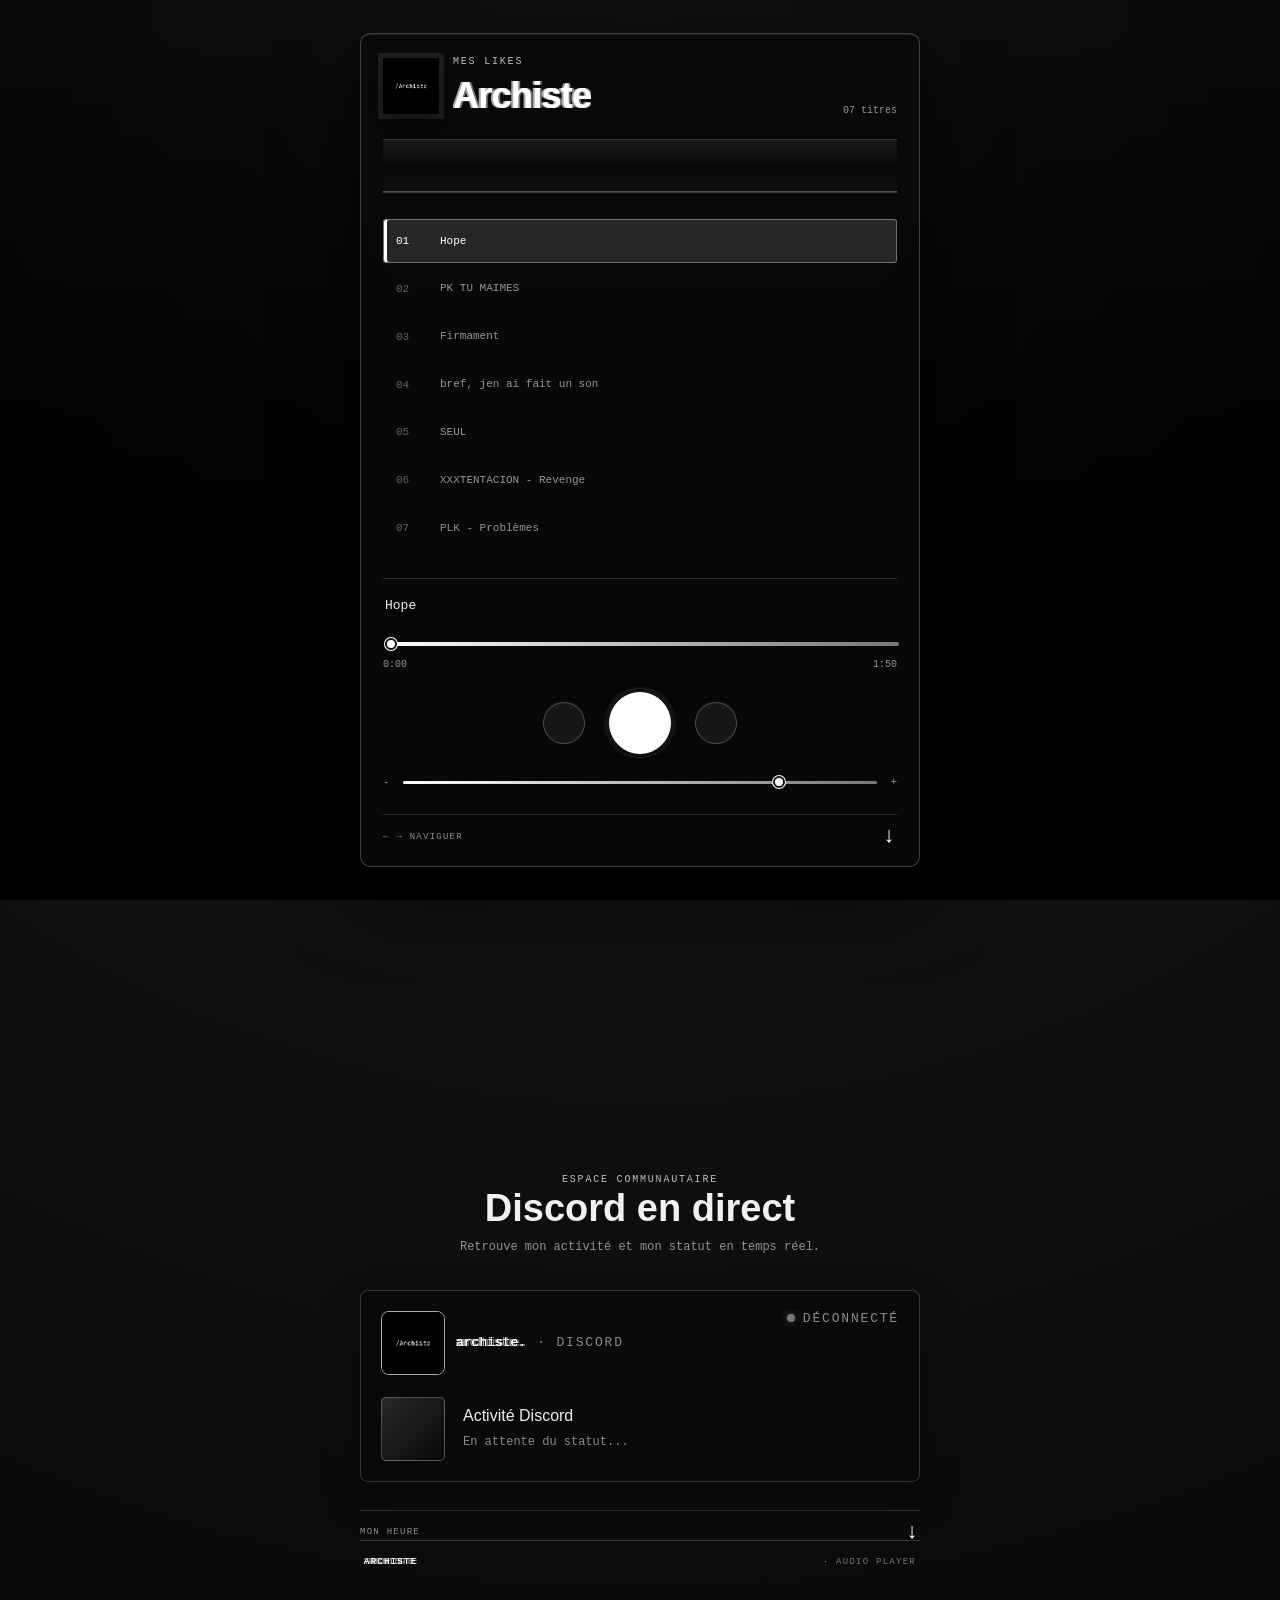
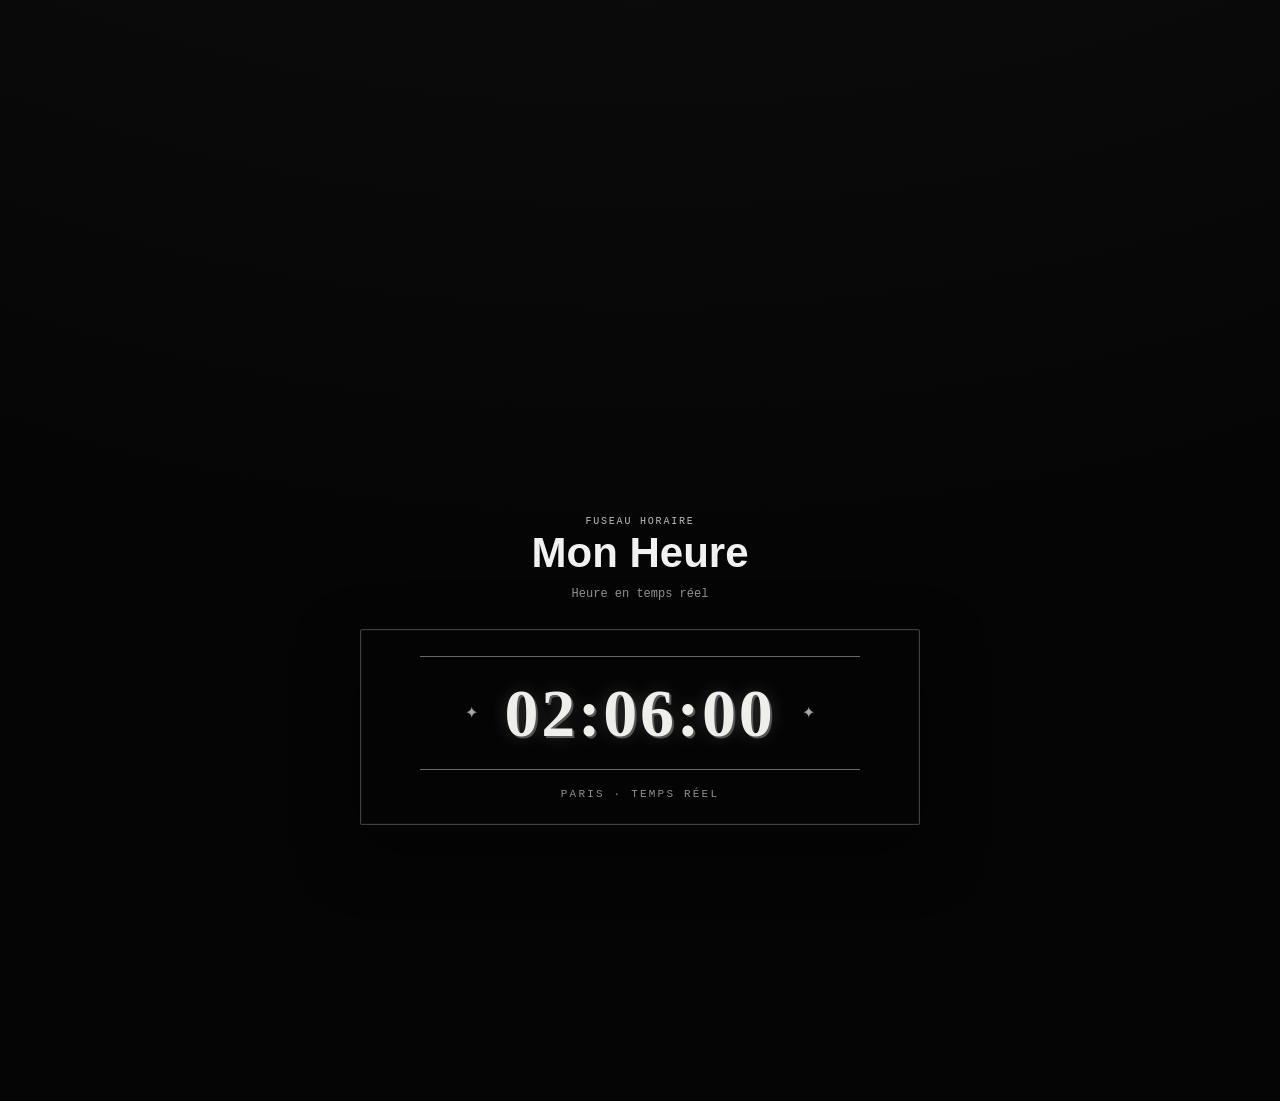
==== index.html @ 1920c5e8 "Add files via upload" ====
<!DOCTYPE html>
<html lang="fr">
<head>
  <meta charset="UTF-8">
  <meta name="viewport" content="width=device-width, initial-scale=1.0">
  <meta name="theme-color" content="#000000">
  <meta name="description" content="Archiste - lecteur audio, activite Discord et heure de Paris.">
  <meta http-equiv="Content-Security-Policy" content="default-src 'self'; base-uri 'self'; object-src 'none'; script-src 'self'; style-src 'self' https://fonts.googleapis.com; font-src 'self' https://fonts.gstatic.com; img-src 'self' https: data:; media-src 'self'; connect-src 'self' wss://api.lanyard.rest; form-action 'self'; upgrade-insecure-requests">
  <meta name="referrer" content="strict-origin-when-cross-origin">
  <meta property="og:type" content="website">
  <meta property="og:title" content="Archiste - Music Player">
  <meta property="og:description" content="Un lecteur audio glitch.">
  <meta property="og:image" content="archiste.png">
  <meta property="og:image:type" content="image/png">
  <meta name="twitter:card" content="summary">
  <meta name="twitter:title" content="Archiste - Music Player">
  <meta name="twitter:description" content="Un lecteur audio glitch.">
  <meta name="twitter:image" content="archiste.png">
  <title>Archiste - Music Player</title>
  <link rel="preconnect" href="https://fonts.googleapis.com">
  <link rel="preconnect" href="https://fonts.gstatic.com" crossorigin>
  <link href="https://fonts.googleapis.com/css2?family=JetBrains+Mono:wght@400;500;600;700&display=swap" rel="stylesheet">
  <link rel="stylesheet" href="styles.css">
  <link rel="manifest" href="site.webmanifest">
  <link rel="icon" type="image/png" sizes="192x192" href="archiste.png">
  <link rel="icon" type="image/x-icon" href="Icon.ico">
  <link rel="alternate icon" type="image/gif" href="archiste-glitch.gif">
</head>
<body>
  <video class="background-video" autoplay muted loop playsinline aria-hidden="true">
    <source src="92be9e2b-e503-4b50-b672-b32a10e6301f.mp4" type="video/mp4">
  </video>
  <div class="video-overlay"></div>

  <main class="app-shell">
    <section class="player-page" aria-label="Lecteur de musique">
      <section class="player" aria-label="Music player">
      <header class="player-header">
        <div class="brand-lockup">
          <img class="profile-photo" src="archiste.png" alt="Photo de profil d'Archiste">
          <div>
            <p class="eyebrow">mes likes </p>
            <h1 class="glitch-text" data-text="Archiste">Archiste</h1>
          </div>
        </div>
        <span class="track-count" id="track-count">05 titres</span>
      </header>
      <div class="visualizer" aria-hidden="true">
        <canvas id="visualizer-canvas"></canvas>
        <span class="visualizer-line"></span>
      </div>
      <ol class="playlist" id="playlist" aria-label="Playlist">
        <li class="playlist-item" data-src="Hope.mp3">
          <span>01</span><strong class="track-name">Hope</strong>
        </li>
        <li class="playlist-item" data-src="PK TU MAIMES.mp3">
          <span>02</span><strong class="track-name">PK TU MAIMES</strong>
        </li>
        <li class="playlist-item" data-src="Firmament.mp3">
          <span>03</span><strong class="track-name">Firmament</strong>
        </li>
        <li class="playlist-item" data-src="bref, jen ai fait un son.mp3">
          <span>04</span><strong class="track-name">bref, jen ai fait un son</strong>
        </li>
        <li class="playlist-item" data-src="SEUL.mp3">
          <span>05</span><strong class="track-name">SEUL</strong>
        </li>
        <li class="playlist-item" data-src="XXXTENTACION - Revenge (Audio).mp3">
          <span>06</span><strong class="track-name">XXXTENTACION - Revenge</strong>
        </li>
        <li class="playlist-item" data-src="PLK - Problèmes (Clip officiel).mp3">
          <span>07</span><strong class="track-name">PLK - Problèmes</strong>
        </li> 
      </ol>

      <div class="track-info">
        <h2 id="now-title" aria-live="polite">Choose a track</h2>
      </div>

      <div class="progress-wrap">
        <input id="progress" type="range" min="0" max="100" value="0" aria-label="Track progress">
        <div class="time-row"><span id="current-time">0:00</span><span id="duration">0:00</span></div>
      </div>

      <div class="controls">
        <button id="previous-button" type="button" aria-label="Previous track"></button>
        <button class="play-button" id="play-button" type="button" aria-label="Play"></button>
        <button id="next-button" type="button" aria-label="Next track"></button>
      </div>

      <div class="volume">
        <span>-</span>
        <input id="volume" type="range" min="0" max="1" value="0.8" step="0.01" aria-label="Volume">
        <span>+</span>
      </div>
      <audio id="audio" preload="metadata"></audio>
      <a class="scroll-cue" href="#discord-page" aria-label="Voir la page Discord">
        <span>← → NAVIGUER</span>
        <span class="scroll-arrow" aria-hidden="true">↓</span>
      </a>
      </section>
    </section>
    <section class="discord-page" id="discord-page" aria-label="Activité Discord en temps réel">
      <div class="discord-intro">
        <span class="eyebrow">espace communautaire</span>
        <h2>Discord en direct</h2>
        <p>Retrouve mon activité et mon statut en temps réel.</p>
      </div>
      <div class="discord-card">
        <div class="discord-heading">
          <span class="discord-label">
            <img class="discord-avatar" src="archiste.png" alt="">
            <strong class="glitch-text" id="discord-username" data-text="archiste.">archiste.</strong>
            <span aria-hidden="true">· DISCORD</span>
          </span>
          <span class="discord-status" id="discord-status"><i aria-hidden="true"></i> CONNEXION...</span>
        </div>
        <div class="discord-activity">
          <div class="activity-cover" id="activity-cover" aria-hidden="true"></div>
          <div class="activity-copy">
            <strong id="activity-name">Activité Discord</strong>
            <span id="activity-details">En attente du statut...</span>
          </div>
        </div>
      </div>
      <a class="scroll-cue discord-scroll-cue" href="#paris-page" aria-label="Voir l'heure de Paris">
        <span>MON HEURE</span>
        <span class="scroll-arrow" aria-hidden="true">↓</span>
      </a>
      <footer class="site-footer">
        <span class="glitch-text" data-text="ARCHISTE">ARCHISTE</span>
        <span>· AUDIO PLAYER</span>
      </footer>
    </section>
    <section class="paris-page" id="paris-page" aria-label="Heure de Paris">
      <div class="paris-intro">
        <span class="eyebrow">fuseau horaire</span>
        <h2>Mon Heure</h2>
        <p>Heure en temps réel</p>
      </div>
      <div class="clock-card">
        <div class="gothic-clock" aria-label="Heure de Paris">
          <span class="gothic-cross" aria-hidden="true">✦</span>
          <time id="paris-time" datetime="">00:00:00</time>
          <span class="gothic-cross" aria-hidden="true">✦</span>
        </div>
        <span class="clock-caption">PARIS · TEMPS RÉEL</span>
      </div>
    </section>
  </main>
  <script src="script.js"></script>
</body>
</html>
---- styles.css ----
@import url('https://fonts.googleapis.com/css2?family=DM+Mono:wght@400;500&family=Space+Grotesk:wght@500;600&family=UnifrakturCook:wght@700&display=swap');

:root {
  --white: #ffffff;
  --soft-white: #eeeeee;
  --muted: #969696;
  --line: rgba(255, 255, 255, 0.16);
  --panel: rgba(10, 10, 10, 0.88);
  color: var(--white);
  background: #000;
  font-family: 'DM Mono', monospace;
}

* {
  box-sizing: border-box;
}

body {
  min-width: 320px;
  min-height: 100vh;
  margin: 0;
  overflow: auto;
  background:
    radial-gradient(circle at 50% 0%, #292929 0, #111111 34%, #050505 78%),
    #050505;
}

body.glitching::before {
  position: fixed;
  z-index: 20;
  inset: 0;
  pointer-events: none;
  content: '';
  background: repeating-linear-gradient(0deg, transparent 0 3px, rgba(255, 255, 255, 0.13) 4px, transparent 5px);
  mix-blend-mode: screen;
  animation: glitch-flash 0.5s steps(2, end);
}

body.glitching::after {
  position: fixed;
  z-index: 21;
  inset: 0;
  pointer-events: none;
  content: '';
  background: repeating-linear-gradient(180deg, transparent 0 9%, rgba(255, 255, 255, 0.32) 9.2% 10%, transparent 10.2% 18%);
  mix-blend-mode: difference;
  animation: glitch-bars 0.5s steps(3, end);
}

body.glitching .app-shell {
  animation: glitch-content 0.5s steps(3, end);
}

@keyframes glitch-flash {
  0% { opacity: 0; transform: translateX(0); }
  18% { opacity: 0.7; transform: translateX(-5px); }
  36% { opacity: 0.15; transform: translateX(6px); }
  56% { opacity: 0.5; transform: translateX(-2px); }
  100% { opacity: 0; transform: translateX(0); }
}

@keyframes glitch-bars {
  0% { opacity: 0; clip-path: inset(12% 0 72% 0); transform: translateX(0); }
  20% { opacity: 0.8; clip-path: inset(45% 0 42% 0); transform: translateX(10px); }
  45% { opacity: 0.35; clip-path: inset(78% 0 8% 0); transform: translateX(-14px); }
  70% { opacity: 0.7; clip-path: inset(23% 0 61% 0); transform: translateX(5px); }
  100% { opacity: 0; clip-path: inset(0); transform: translateX(0); }
}

@keyframes glitch-content {
  0%, 100% { transform: translateX(0); filter: none; }
  20% { transform: translateX(-3px); filter: contrast(1.35); }
  45% { transform: translateX(4px); filter: brightness(1.35); }
  70% { transform: translateX(-1px); filter: contrast(0.8); }
}

button,
input {
  font: inherit;
}

button {
  color: inherit;
}

.background-video,
.video-overlay {
  z-index: 1;
  pointer-events: none;
  background: linear-gradient(180deg, rgba(0, 0, 0, 0.4), rgba(0, 0, 0, 0.8) 80%);
}

.background-video,
.video-overlay {
  position: fixed;
  inset: 0;
  width: 100%;
  height: 100%;
  opacity: 0.9;
}

.background-video {
  z-index: 0;
  object-fit: cover;
  opacity: 0.9;
}

.app-shell {
  position: relative;
  z-index: 2;
  display: block;
  width: 100%;
  padding: 0 20px;
}

.player-page {
  display: grid;
  place-items: center;
  min-height: 100vh;
  padding: 32px 0;
}

.player {
  width: min(560px, 100%);
  margin: 0;
  padding: 22px;
  border: 1px solid rgba(255, 255, 255, 0.22);
  border-radius: 10px;
  background: var(--panel);
  box-shadow: 0 28px 80px rgba(0, 0, 0, 0.62), inset 0 1px rgba(255, 255, 255, 0.08);
  backdrop-filter: blur(14px);
}

.scroll-cue {
  display: flex;
  align-items: center;
  justify-content: space-between;
  margin-top: 26px;
  padding-top: 14px;
  border-top: 1px solid rgba(255, 255, 255, 0.14);
  color: #8d8d8d;
  font-size: 9px;
  letter-spacing: 0.14em;
  text-decoration: none;
  transition: color 0.2s ease;
}

.scroll-cue:hover {
  color: #fff;
}

.scroll-arrow {
  color: #fff;
  font-size: 22px;
  line-height: 0.7;
  animation: scroll-bounce 1.8s ease-in-out infinite;
}

@keyframes scroll-bounce {
  0%, 100% { transform: translateY(0); }
  50% { transform: translateY(5px); }
}

.player-header {
  display: flex;
  align-items: end;
  justify-content: space-between;
  gap: 20px;
  margin-bottom: 26px;
}

.brand-lockup {
  display: flex;
  align-items: center;
  gap: 14px;
  min-width: 0;
}

.profile-photo {
  width: 56px;
  height: 56px;
  flex: 0 0 56px;
  zoom: 1;
  border-radius: 1%;
  object-fit: cover;
  object-position: center 47%;
  filter: grayscale(1) contrast(1.15);
  box-shadow: 0 0 0 5px rgba(254, 254, 254, 0.084), 0 10px 24px rgba(0, 0, 0, 0.5);
  animation: profile-glitch 5s steps(2, end) infinite;
}

.profile-photo:hover {
  filter: grayscale(0) contrast(1.15);
  transform: translateY(-1px);
  box-shadow: 0 0 0 5px rgba(254, 254, 254, 0.12), 0 10px 24px rgba(0, 0, 0, 0.5);
}

.visualizer {
  position: relative;
  height: 54px;
  margin: -4px 0 26px;
  overflow: hidden;
  border-top: 1px solid rgba(255, 255, 255, 0.15);
  border-bottom: 1px solid rgba(255, 255, 255, 0.15);
  background: linear-gradient(180deg, rgba(255, 255, 255, 0.07), transparent 50%, rgba(255, 255, 255, 0.025));
}

.visualizer canvas {
  display: block;
  width: 100%;
  height: 100%;
}

.visualizer-line {
  position: absolute;
  right: 0;
  bottom: 0;
  left: 0;
  height: 1px;
  background: #555;
}

.eyebrow {
  margin: 0 0 8px;
  color: #bdbdbd;
  font-size: 10px;
  letter-spacing: 0.18em;
  text-transform: uppercase;
}

h1 {
  margin: 0 0 26px;
  color: var(--soft-white);
  font-family: 'Space Grotesk', sans-serif;
  font-size: clamp(28px, 5vw, 36px);
  font-weight: 600;
  letter-spacing: -0.02em;
}

.player-header h1 { margin-bottom: 0; }

.track-count {
  color: var(--muted);
  font-size: 10px;
  line-height: 1.3;
  text-align: right;
}

.playlist {
  display: grid;
  gap: 3px;
  max-height: min(360px, 42vh);
  overflow-y: auto;
  padding: 0;
  margin: 0 -10px 28px 0;
  padding-right: 10px;
  list-style: none;
  scrollbar-color: #626262 transparent;
  scrollbar-width: thin;
}

.playlist-item {
  position: relative;
  display: grid;
  grid-template-columns: 32px 1fr;
  gap: 12px;
  align-items: center;
  padding: 14px 12px;
  border: 1px solid transparent;
  border-radius: 3px;
  color: var(--muted);
  cursor: pointer;
  transition: color 0.2s ease, background 0.2s ease, border-color 0.2s ease, transform 0.2s ease;
}

.playlist-item:hover {
  color: var(--white);
  background: rgba(255, 255, 255, 0.08);
  transform: translateX(3px);
}

.playlist-item.active {
  border-color: rgba(255, 255, 255, 0.35);
  color: var(--white);
  background: rgba(255, 255, 255, 0.12);
  box-shadow: inset 3px 0 #ffffff;
}

.playlist-item span {
  color: #626262;
  font-size: 11px;
}

.playlist-item.active span {
  color: #fff;
}

.track-name {
  overflow-wrap: anywhere;
  padding-right: 8px;
  font-size: 11px;
  font-weight: 400;
  line-height: 1.35;
  white-space: normal;
}

.track-info {
  padding: 18px 2px 0;
  border-top: 1px solid var(--line);
}

.track-info h2 {
  margin: 0;
  color: var(--soft-white);
  font-size: 13px;
  font-weight: 500;
  line-height: 1.35;
  overflow-wrap: anywhere;
  white-space: normal;
}

.progress-wrap {
  margin-top: 18px;
}

.progress-wrap input,
.volume input {
  width: 100%;
  accent-color: #fff;
  cursor: pointer;
}

input[type="range"] {
  appearance: none;
  height: 4px;
  border-radius: 99px;
  background: linear-gradient(90deg, #fff, #777);
}

input[type="range"]::-webkit-slider-thumb {
  width: 12px;
  height: 12px;
  appearance: none;
  border: 2px solid #111;
  border-radius: 50%;
  background: #fff;
  box-shadow: 0 0 0 1px #fff;
}

input[type="range"]::-moz-range-thumb {
  width: 9px;
  height: 9px;
  border: 2px solid #111;
  border-radius: 50%;
  background: #fff;
  box-shadow: 0 0 0 1px #fff;
}

.progress-wrap input {
  height: 4px;
}

.time-row {
  display: flex;
  justify-content: space-between;
  margin-top: 8px;
  color: var(--muted);
  font-size: 10px;
}

.controls {
  display: flex;
  align-items: center;
  justify-content: center;
  gap: 24px;
  margin-top: 22px;
}

.controls button {
  display: grid;
  place-items: center;
  width: 42px;
  height: 42px;
  padding: 0;
  border: 1px solid rgba(255, 255, 255, 0.24);
  border-radius: 50%;
  background: rgba(255, 255, 255, 0.06);
  color: var(--soft-white);
  font-size: 27px;
  line-height: 1;
  cursor: pointer;
  transition: color 0.2s ease, background 0.2s ease, border-color 0.2s ease, transform 0.2s ease;
}

.controls button:hover {
  color: #fff;
  border-color: rgba(255, 255, 255, 0.72);
  background: rgba(255, 255, 255, 0.14);
  transform: scale(1.08);
}

.controls button:focus-visible {
  outline: 2px solid #fff;
  outline-offset: 4px;
}

.play-button {
  width: 62px !important;
  height: 62px !important;
  border: 1px solid #ffffff !important;
  background: #ffffff !important;
  color: #171717 !important;
  font-size: 18px !important;
  box-shadow: 0 8px 24px rgba(0, 0, 0, 0.42), 0 0 0 5px rgba(255, 255, 255, 0.06);
}

.play-button:hover {
  background: #dddddd !important;
  box-shadow: 0 10px 28px rgba(0, 0, 0, 0.5), 0 0 0 7px rgba(255, 255, 255, 0.08);
}

.volume {
  display: flex;
  align-items: center;
  gap: 11px;
  margin-top: 22px;
  color: var(--muted);
  font-size: 11px;
}

.volume input {
  height: 3px;
}

.discord-card {
  width: min(560px, 100%);
  margin-top: 14px;
  padding: 20px;
  border: 1px solid rgba(255, 255, 255, 0.18);
  border-radius: 8px;
  background: rgba(10, 10, 10, 0.76);
  box-shadow: 0 16px 38px rgba(0, 0, 0, 0.28);
  backdrop-filter: blur(12px);
}

.discord-intro {
  width: min(560px, 100%);
  margin-bottom: 22px;
  text-align: center;
}

.discord-intro .eyebrow {
  margin-bottom: 10px;
}

.discord-intro h2 {
  margin: 0;
  color: #f1f1f1;
  font-family: 'Space Grotesk', sans-serif;
  font-size: clamp(28px, 5vw, 38px);
  font-weight: 600;
}

.discord-intro p {
  margin: 10px 0 0;
  color: #929292;
  font-size: 12px;
}

.discord-page {
  display: flex;
  flex-direction: column;
  align-items: center;
  justify-content: center;
  min-height: 100vh;
  padding: 12vh 0 8vh;
}

.discord-heading,
.discord-activity,
.discord-link {
  display: flex;
  align-items: center;
}

.discord-heading {
  align-items: flex-start;
  flex-wrap: wrap;
  justify-content: space-between;
  gap: 12px;
  color: #8c8c8c;
  font-size: 13px;
  letter-spacing: 0.14em;
}

.discord-label {
  display: flex;
  align-items: center;
  flex-wrap: wrap;
  gap: 11px;
  min-width: min(100%, 280px);
  overflow: visible;
  white-space: normal;
}

.discord-avatar {
  width: 64px;
  height: 64px;
  flex: 0 0 64px;
  border: 1px solid rgba(255, 255, 255, 0.65);
  border-radius: 8px;
  object-fit: cover;
  filter: grayscale(1) contrast(1.15);
}

.discord-label strong {
  position: relative;
  color: #eee;
  font-weight: 500;
  letter-spacing: 0;
  overflow-wrap: anywhere;
}

.glitch-text {
  position: relative;
  display: inline-block;
}

.glitch-text::before,
.glitch-text::after {
  position: absolute;
  top: 0;
  left: 0;
  width: 100%;
  overflow: hidden;
  color: #fff;
  content: attr(data-text);
  pointer-events: none;
}

.glitch-text::before {
  animation: username-glitch-top 3.4s steps(2, end) infinite;
  text-shadow: 2px 0 #777;
}

.glitch-text::after {
  animation: username-glitch-bottom 3.4s steps(2, end) infinite;
  text-shadow: -2px 0 #aaa;
}

@keyframes username-glitch-top {
  0%, 88%, 100% { clip-path: inset(0 0 100% 0); transform: translateX(0); }
  90% { clip-path: inset(0 0 48% 0); transform: translateX(-2px); }
  93% { clip-path: inset(0 0 72% 0); transform: translateX(2px); }
}

@keyframes username-glitch-bottom {
  0%, 88%, 100% { clip-path: inset(100% 0 0 0); transform: translateX(0); }
  90% { clip-path: inset(58% 0 0 0); transform: translateX(2px); }
  94% { clip-path: inset(76% 0 0 0); transform: translateX(-2px); }
}

@keyframes profile-glitch {
  0%, 90%, 100% { filter: grayscale(1) contrast(1.15); transform: translateX(0); }
  92% { filter: grayscale(1) contrast(1.5) brightness(1.25); transform: translateX(-2px); }
  94% { filter: grayscale(1) contrast(0.9); transform: translateX(2px); }
  96% { filter: grayscale(1) contrast(1.35); transform: translateX(0); }
}

@media (prefers-reduced-motion: reduce) {
  *,
  *::before,
  *::after {
    animation-duration: 0.01ms !important;
    animation-iteration-count: 1 !important;
    scroll-behavior: auto !important;
  }
}

.discord-status {
  display: flex;
  align-items: center;
  gap: 8px;
}

.discord-status i {
  display: block;
  width: 8px;
  height: 8px;
  flex: 0 0 8px;
  border-radius: 50%;
  background: #777;
  box-shadow: 0 0 7px rgba(119, 119, 119, 0.55);
}

.discord-status.online i {
  background: #43b581;
  box-shadow: 0 0 8px rgba(67, 181, 129, 0.75);
}

.discord-status.idle i {
  background: #faa61a;
  box-shadow: 0 0 8px rgba(250, 166, 26, 0.7);
}

.discord-status.dnd i {
  background: #f04747;
  box-shadow: 0 0 8px rgba(240, 71, 71, 0.7);
}

.discord-activity {
  gap: 18px;
  min-width: 0;
  margin-top: 22px;
}

.activity-cover {
  width: 64px;
  height: 64px;
  flex: 0 0 64px;
  border: 1px solid rgba(255, 255, 255, 0.26);
  border-radius: 5px;
  background: linear-gradient(135deg, #292929, #080808);
  background-position: center;
  background-size: cover;
  filter: grayscale(1);
}

.activity-cover img {
  display: block;
  width: 100%;
  height: 100%;
  object-fit: cover;
}

.activity-copy {
  display: grid;
  gap: 9px;
  min-width: 0;
}

.activity-copy strong,
.activity-copy span {
  overflow-wrap: anywhere;
  white-space: normal;
}

.activity-copy strong {
  color: #eee;
  font-family: 'Space Grotesk', sans-serif;
  font-size: 16px;
  font-weight: 500;
}

.activity-copy span {
  color: #898989;
  font-size: 12px;
  line-height: 1.35;
}

.discord-link {
  justify-content: space-between;
  margin-top: 18px;
  padding-top: 13px;
  border-top: 1px solid rgba(255, 255, 255, 0.12);
  color: #bcbcbc;
  font-size: 12px;
  text-decoration: none;
  transition: color 0.2s ease;
}

.discord-link:hover {
  color: #fff;
}

.discord-profile-link {
  display: inline-flex;
  justify-content: space-between;
  width: min(560px, 100%);
  margin-top: 12px;
  padding: 14px 2px 0;
  border-top: 1px solid rgba(255, 255, 255, 0.12);
  color: #bcbcbc;
  font-size: 12px;
  text-decoration: none;
  transition: color 0.2s ease;
}

.discord-profile-link:hover {
  color: #fff;
}

.discord-scroll-cue {
  width: min(560px, 100%);
  margin: 28px auto 0;
}

.paris-page {
  display: flex;
  flex-direction: column;
  align-items: center;
  justify-content: center;
  min-height: 100vh;
  padding: 12vh 0 8vh;
}

.paris-intro {
  text-align: center;
}

.paris-intro .eyebrow {
  margin-bottom: 10px;
}

.paris-intro h2 {
  margin: 0;
  color: #f1f1f1;
  font-family: 'Space Grotesk', sans-serif;
  font-size: clamp(30px, 5vw, 42px);
  font-weight: 600;
}

.paris-intro p {
  margin: 10px 0 0;
  color: #929292;
  font-size: 12px;
}

.clock-card {
  display: grid;
  justify-items: center;
  gap: 18px;
  width: min(560px, 100%);
  margin-top: 28px;
  padding: 26px 20px 24px;
  border: 1px solid rgba(255, 255, 255, 0.24);
  border-radius: 2px;
  background: rgba(5, 5, 5, 0.88);
  box-shadow: 0 24px 60px rgba(0, 0, 0, 0.5), inset 0 0 0 1px rgba(255, 255, 255, 0.04);
  backdrop-filter: blur(12px);
}

.gothic-clock {
  display: grid;
  grid-template-columns: 1fr auto 1fr;
  align-items: center;
  width: min(440px, 100%);
  padding: 22px 18px;
  border-top: 1px solid rgba(255, 255, 255, 0.4);
  border-bottom: 1px solid rgba(255, 255, 255, 0.4);
}

.gothic-clock time {
  position: relative;
  color: #eeeeea;
  font-family: 'UnifrakturCook', serif;
  font-size: clamp(36px, 8vw, 68px);
  font-weight: 700;
  letter-spacing: 0.04em;
  line-height: 1;
  text-align: center;
  text-shadow: 2px 2px 0 #555, 0 0 18px rgba(255, 255, 255, 0.18);
}

.gothic-clock time::before,
.gothic-clock time::after {
  position: absolute;
  inset: 0;
  pointer-events: none;
  content: attr(data-glitch);
  opacity: 0;
}

.gothic-clock time::before {
  color: #ffffff;
  text-shadow: 3px 0 #ffffff;
}

.gothic-clock time::after {
  color: #777777;
  text-shadow: -3px 0 #777777;
}

.gothic-clock time.clock-glitch::before {
  animation: clock-glitch-before 0.32s steps(2, end);
}

.gothic-clock time.clock-glitch::after {
  animation: clock-glitch-after 0.32s steps(2, end);
}

.gothic-clock time.clock-minute-glitch::before,
.gothic-clock time.clock-minute-glitch::after {
  animation-duration: 0.62s;
}

@keyframes clock-glitch-before {
  0%, 100% { clip-path: inset(0 0 100% 0); opacity: 0; transform: translateX(0); }
  18% { clip-path: inset(12% 0 48% 0); opacity: 0.8; transform: translateX(-4px); }
  42% { clip-path: inset(68% 0 8% 0); opacity: 0.65; transform: translateX(3px); }
  68% { clip-path: inset(34% 0 37% 0); opacity: 0.45; transform: translateX(-2px); }
}

@keyframes clock-glitch-after {
  0%, 100% { clip-path: inset(100% 0 0 0); opacity: 0; transform: translateX(0); }
  22% { clip-path: inset(52% 0 16% 0); opacity: 0.72; transform: translateX(4px); }
  51% { clip-path: inset(8% 0 72% 0); opacity: 0.55; transform: translateX(-3px); }
  75% { clip-path: inset(63% 0 22% 0); opacity: 0.4; transform: translateX(2px); }
}

.gothic-cross {
  color: #a7a7a2;
  font-size: 16px;
  text-align: center;
}

.clock-card > .clock-caption {
  color: #8f8f8f;
  font-size: 11px;
  letter-spacing: 0.2em;
}

.site-footer {
  display: flex;
  align-items: center;
  justify-content: space-between;
  width: min(560px, 100%);
  padding: 16px 4px 0;
  border-top: 1px solid rgba(255, 255, 255, 0.18);
  color: #777;
  font-size: 9px;
  letter-spacing: 0.14em;
}

.footer-mark {
  color: #fff;
  font-family: 'Space Grotesk', sans-serif;
  font-size: 18px;
  line-height: 0.5;
}

.footer-status {
  display: flex;
  align-items: center;
  gap: 6px;
}

@media (max-width: 520px) {
  .app-shell {
    padding: 16px;
  }

  .player {
    margin-top: 0;
    padding: 24px 20px;
    border-radius: 4px;
  }

  .player-header {
    margin-bottom: 22px;
  }

  .profile-photo {
    width: 54px;
    height: 54px;
    flex-basis: 54px;
  }

  .discord-avatar {
    width: 54px;
    height: 54px;
    flex-basis: 54px;
  }

  .discord-card {
    padding: 17px;
  }

  .activity-cover {
    width: 46px;
    height: 46px;
    flex-basis: 46px;
  }

  .activity-copy strong {
    font-size: 14px;
  }

  .activity-copy span,
  .discord-link {
    font-size: 11px;
  }

}
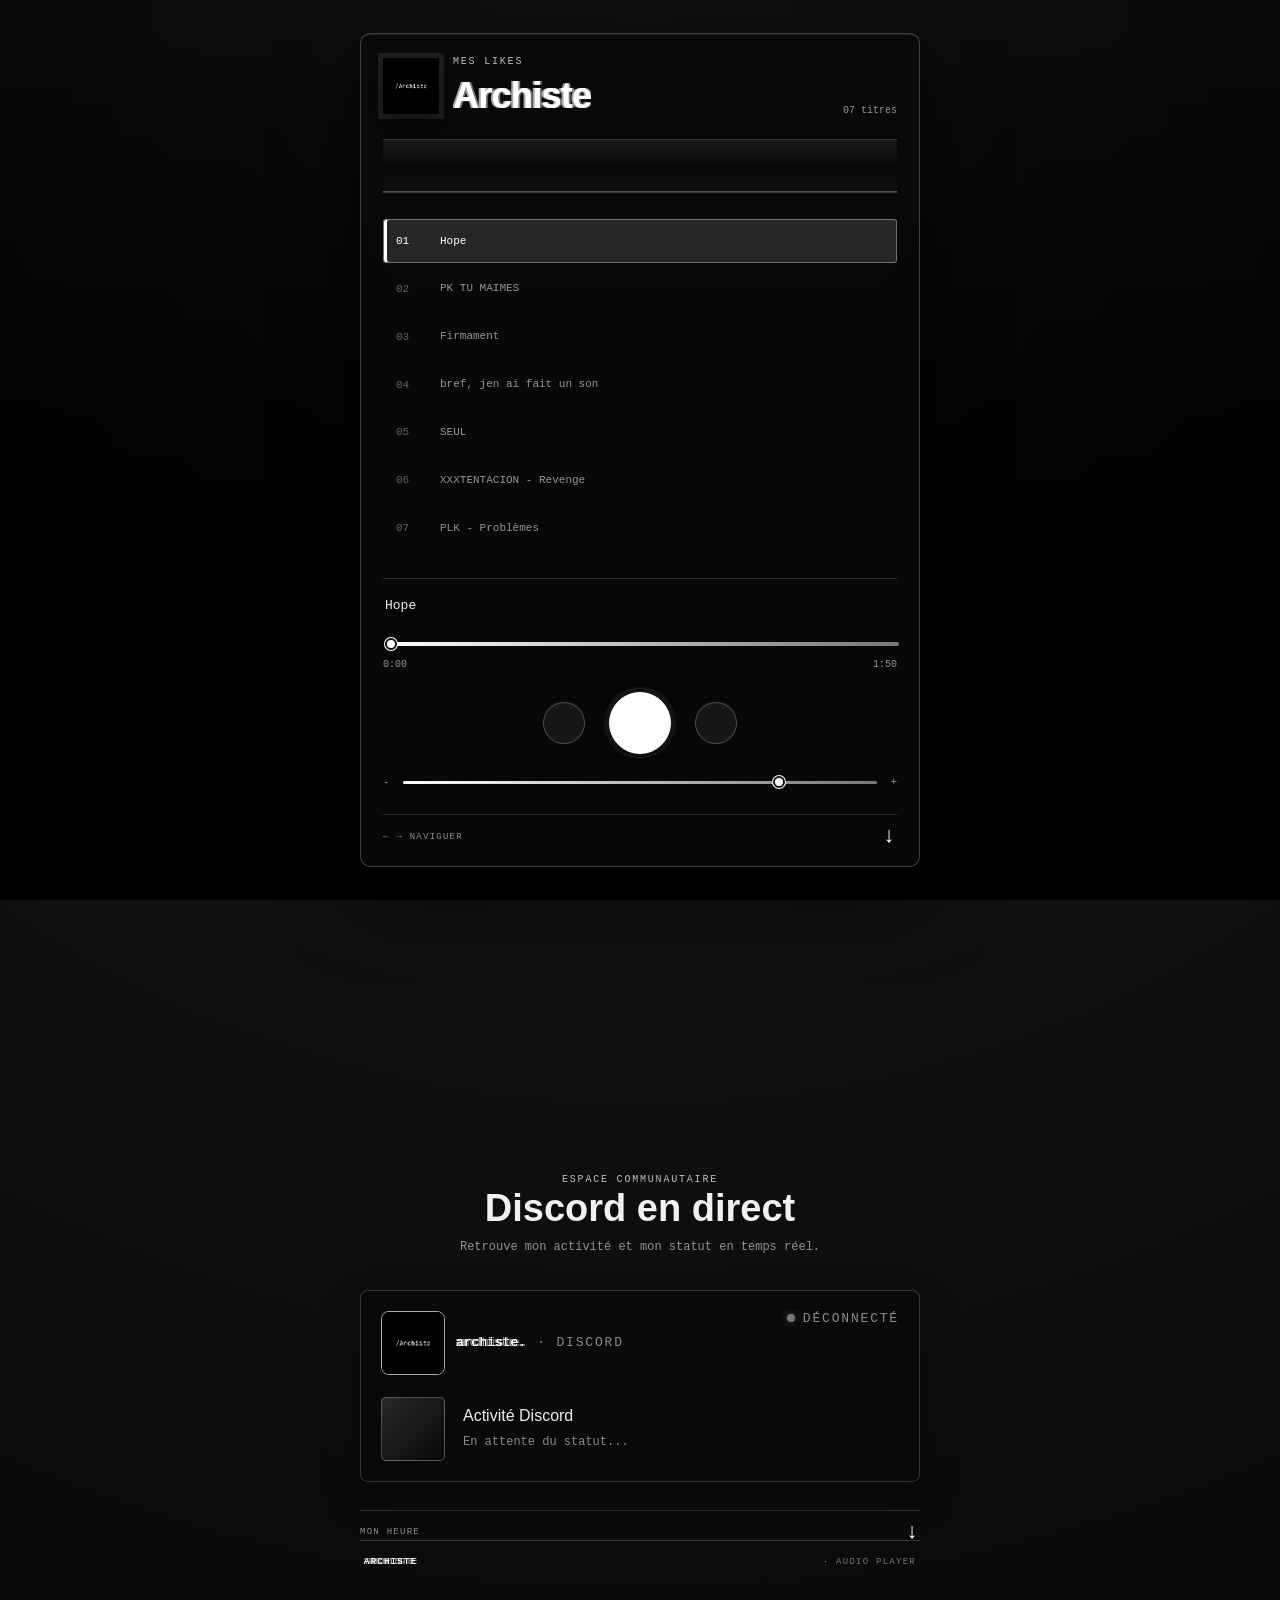
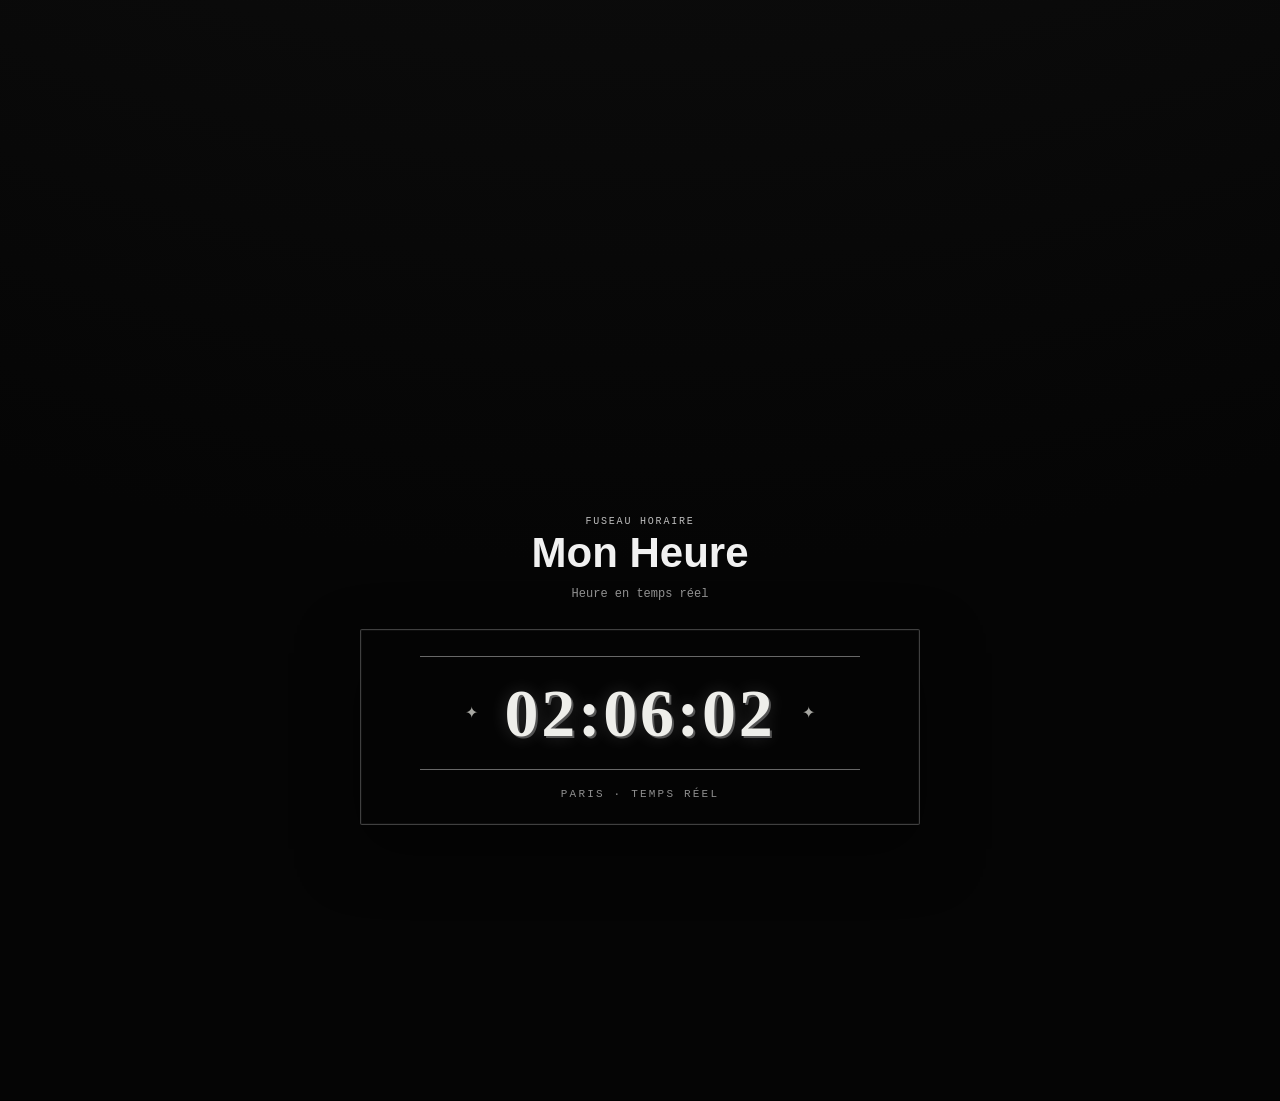
==== commit 665349a8: "Update index.html" ====
--- a/index.html
+++ b/index.html
@@ -1,4 +1,4 @@
-<!DOCTYPE html>
+<!DOCTYPE html> 
 <html lang="fr">
 <head>
   <meta charset="UTF-8">
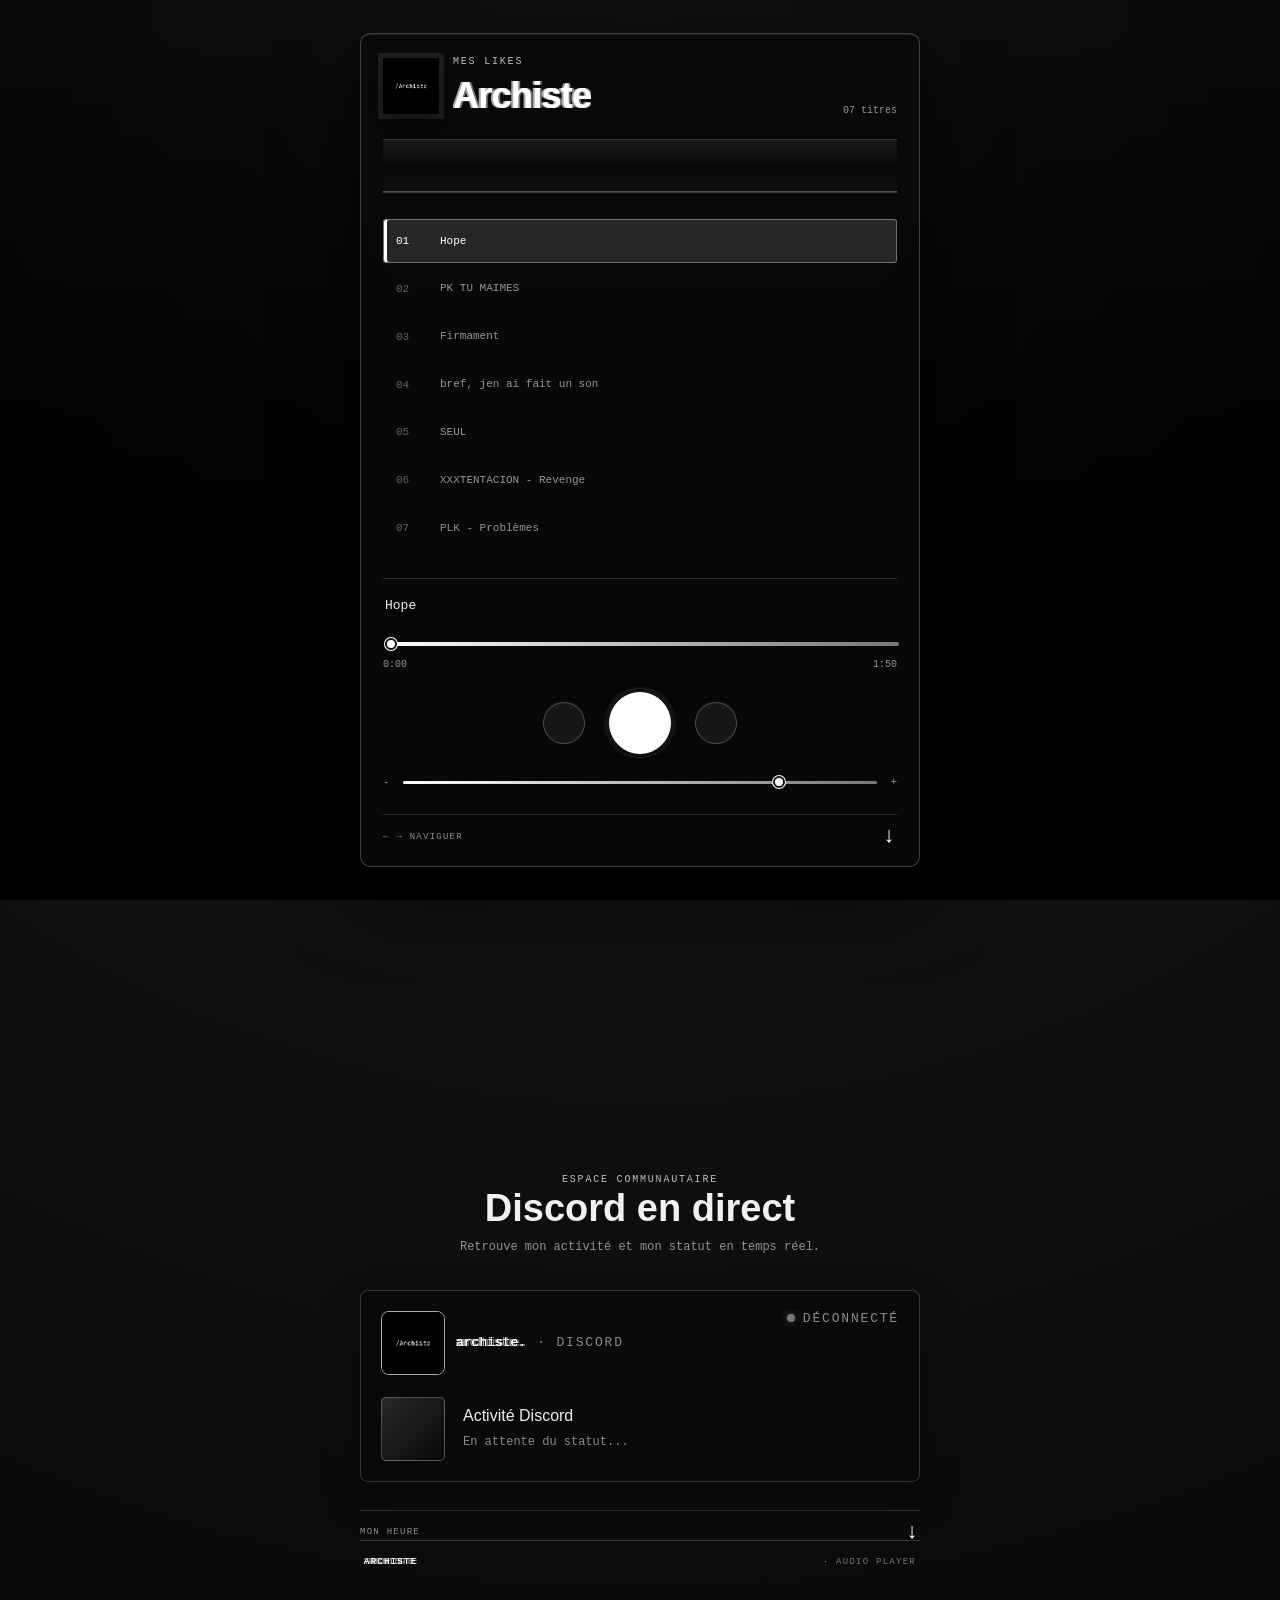
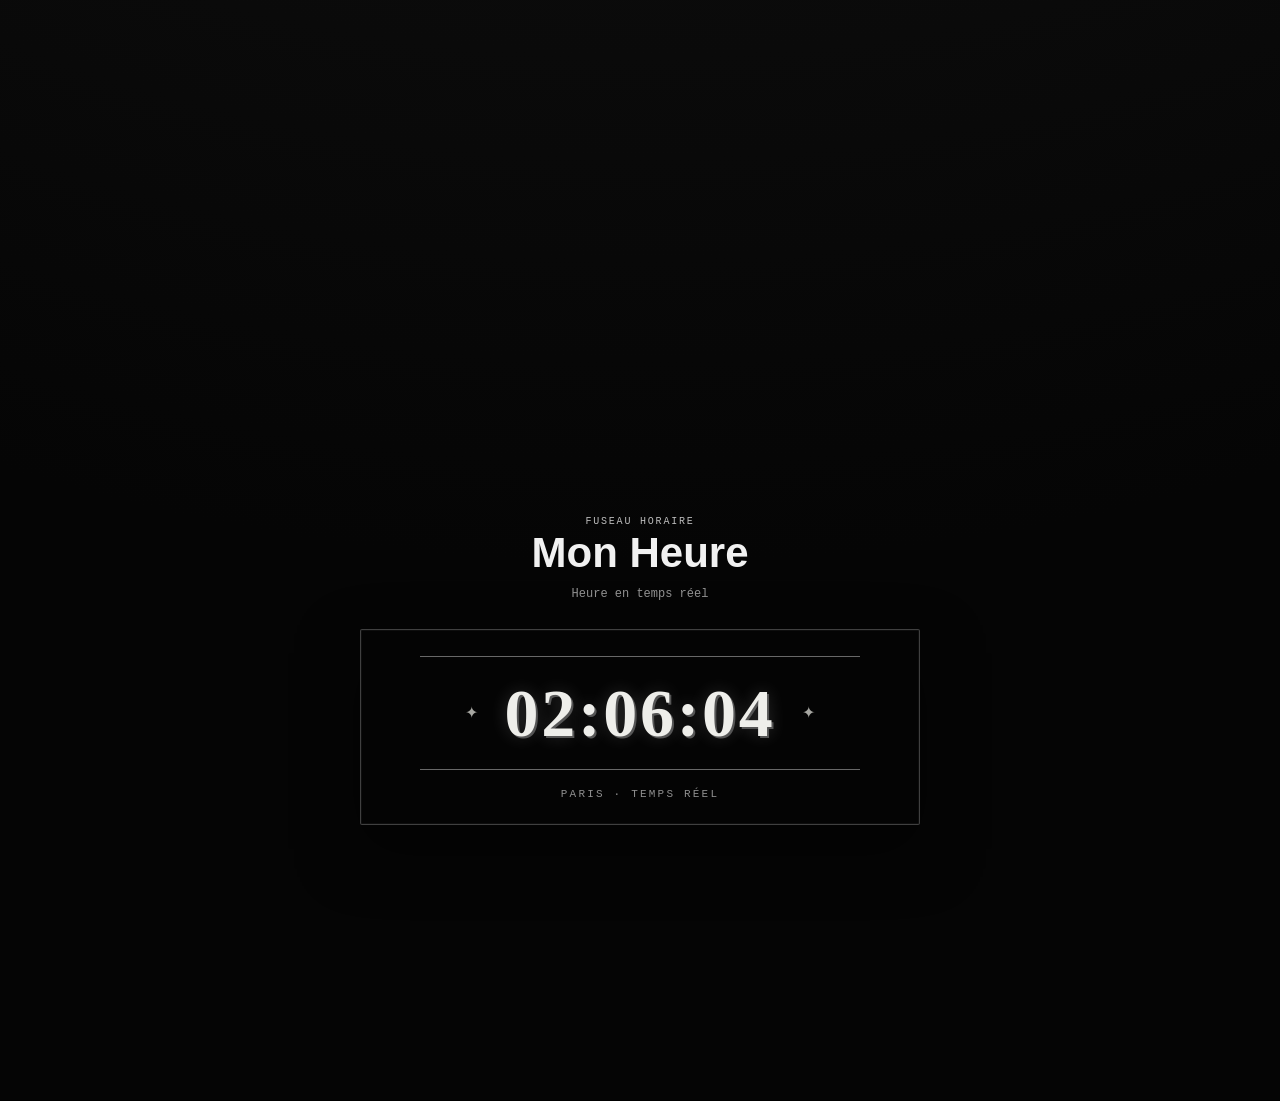
==== commit 57ae0962: "Add Open Graph image meta tag to index.html" ====
--- a/index.html
+++ b/index.html
@@ -24,6 +24,7 @@
   <link rel="manifest" href="site.webmanifest">
   <link rel="icon" type="image/png" sizes="192x192" href="archiste.png">
   <link rel="icon" type="image/x-icon" href="Icon.ico">
+  <meta property="og:image" content="https://archiste.github.io/Music/archiste-glitch.gif">
   <link rel="alternate icon" type="image/gif" href="archiste-glitch.gif">
 </head>
 <body>
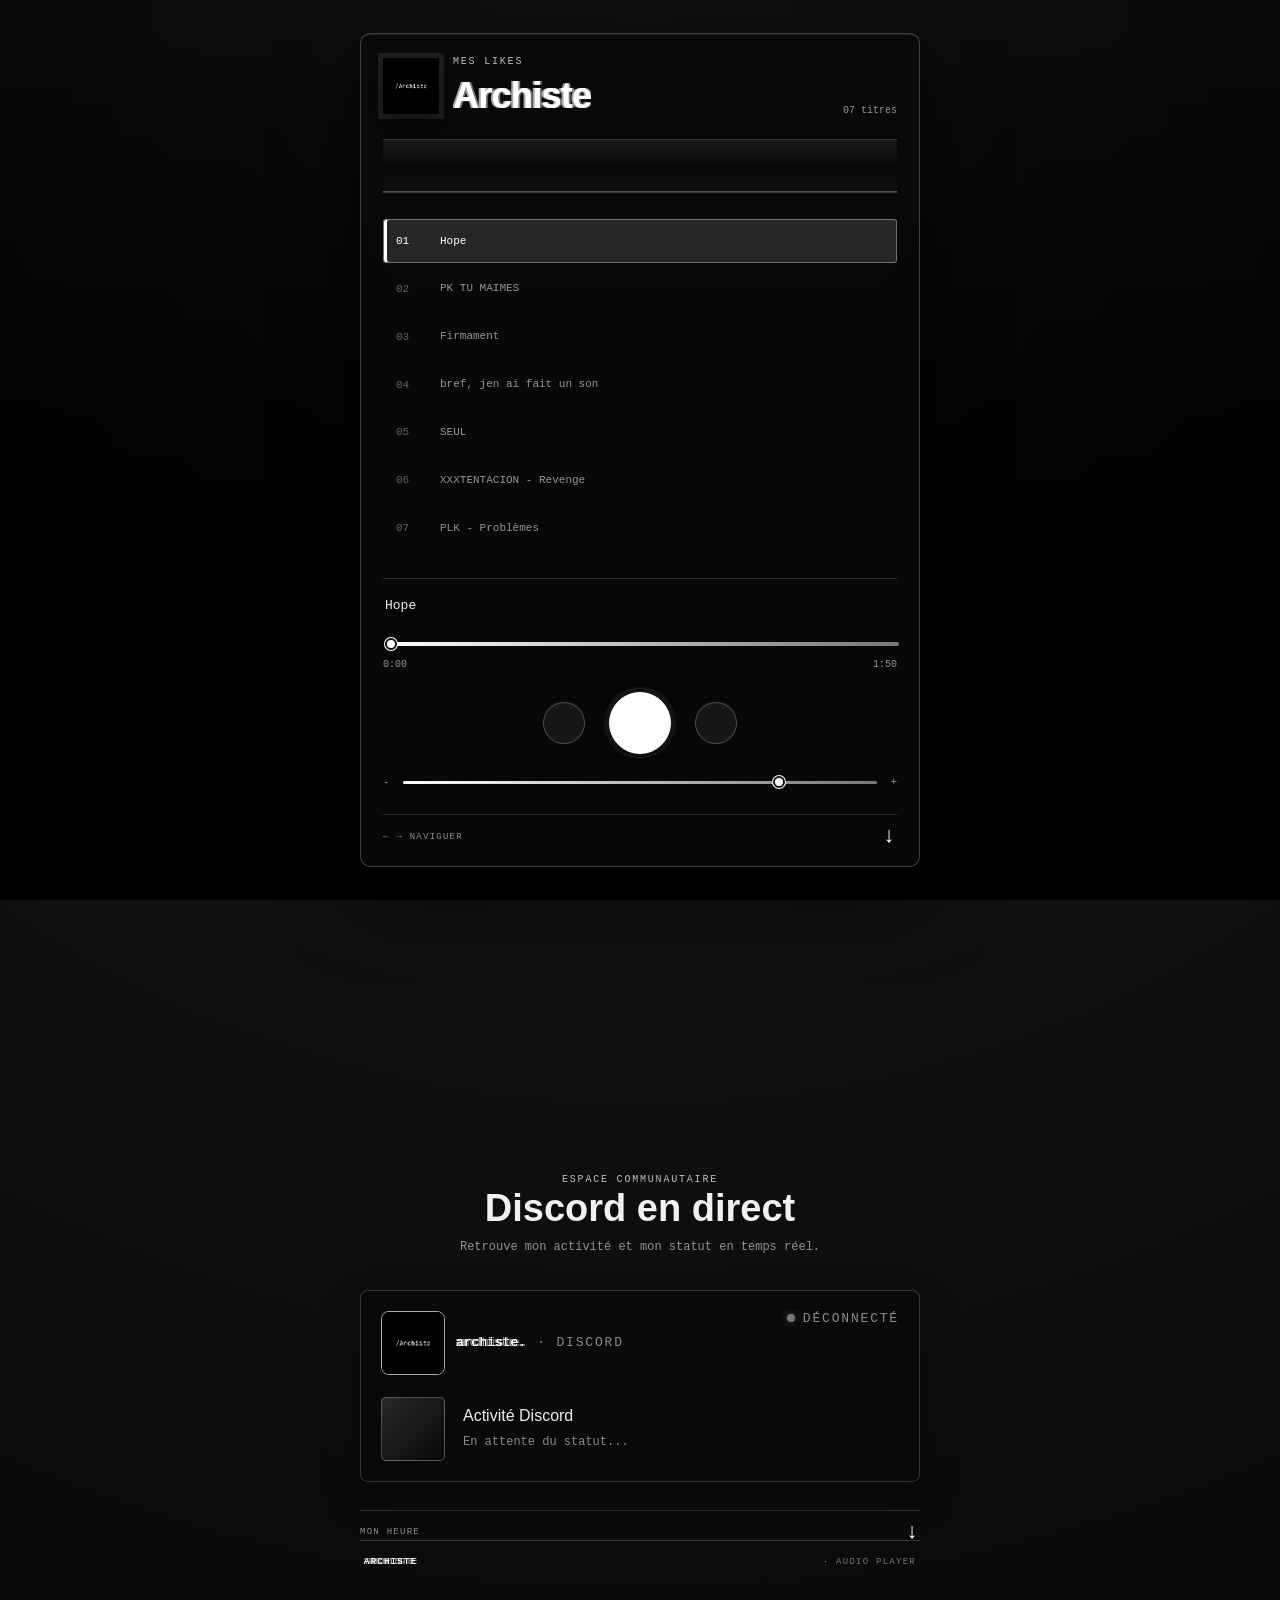
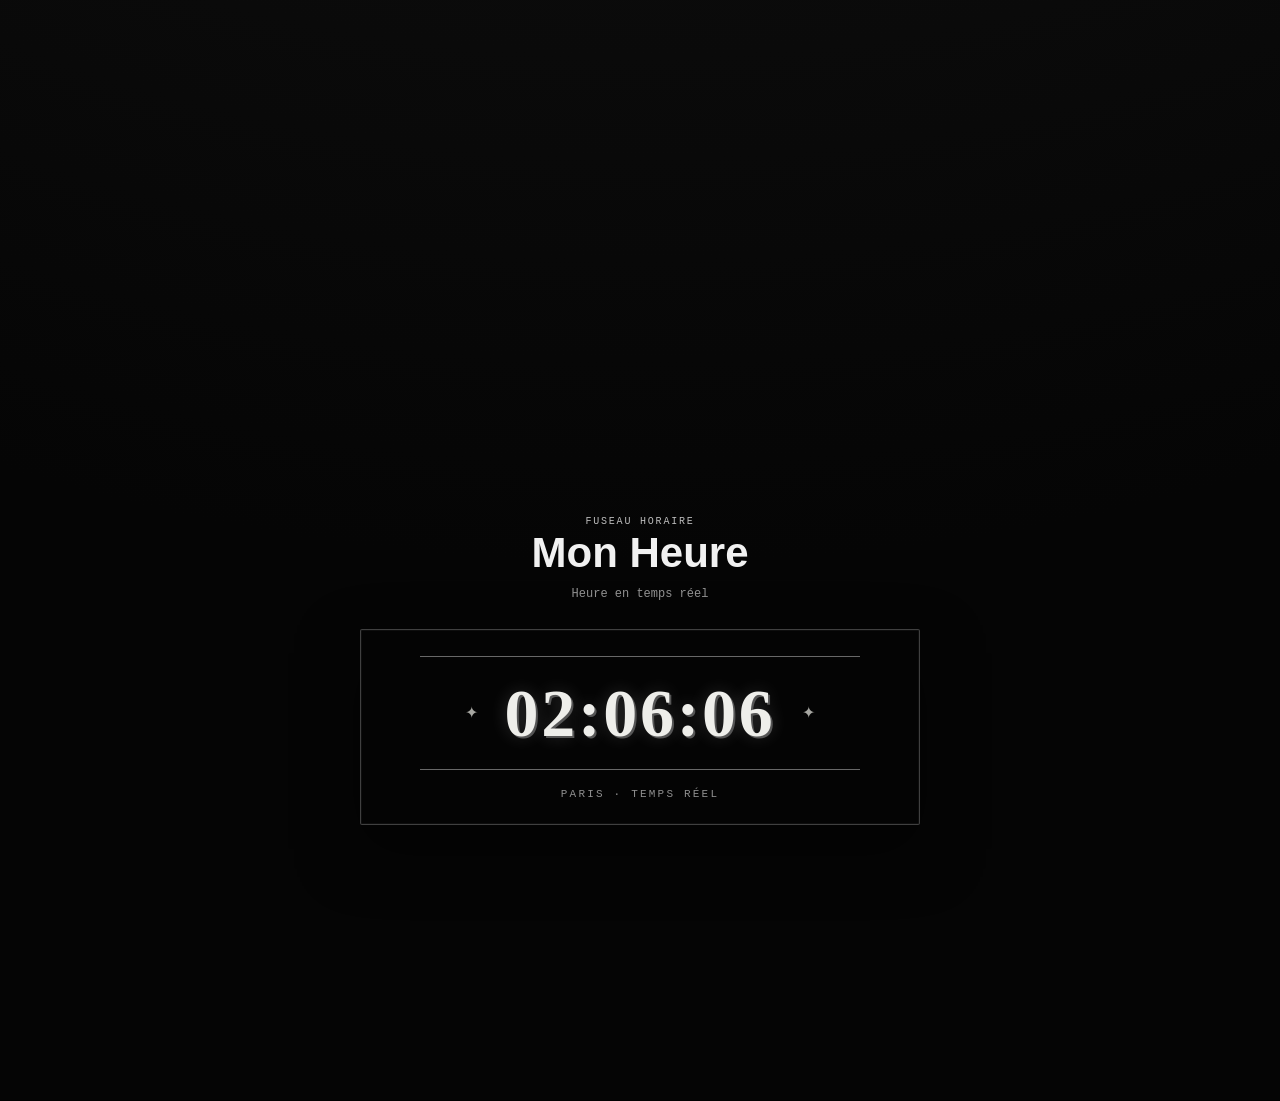
==== commit 563ac213: "Fix meta tags in index.html for SEO and sharing Updated meta tags for improved SEO and social sharin" ====
--- a/index.html
+++ b/index.html
@@ -3,29 +3,39 @@
 <head>
   <meta charset="UTF-8">
   <meta name="viewport" content="width=device-width, initial-scale=1.0">
+
   <meta name="theme-color" content="#000000">
-  <meta name="description" content="Archiste - lecteur audio, activite Discord et heure de Paris.">
+  <meta name="description" content="Archiste - lecteur audio, activité Discord et heure de Paris.">
+
   <meta http-equiv="Content-Security-Policy" content="default-src 'self'; base-uri 'self'; object-src 'none'; script-src 'self'; style-src 'self' https://fonts.googleapis.com; font-src 'self' https://fonts.gstatic.com; img-src 'self' https: data:; media-src 'self'; connect-src 'self' wss://api.lanyard.rest; form-action 'self'; upgrade-insecure-requests">
+
   <meta name="referrer" content="strict-origin-when-cross-origin">
+
   <meta property="og:type" content="website">
   <meta property="og:title" content="Archiste - Music Player">
   <meta property="og:description" content="Un lecteur audio glitch.">
-  <meta property="og:image" content="archiste.png">
-  <meta property="og:image:type" content="image/png">
-  <meta name="twitter:card" content="summary">
+  <meta property="og:url" content="https://archiste.github.io/Music/">
+
+  <meta property="og:image" content="https://archiste.github.io/Music/archiste-glitch.gif">
+  <meta property="og:image:type" content="image/gif">
+  <meta property="og:image:width" content="1200">
+  <meta property="og:image:height" content="630">
+  <meta name="twitter:card" content="summary_large_image">
   <meta name="twitter:title" content="Archiste - Music Player">
   <meta name="twitter:description" content="Un lecteur audio glitch.">
-  <meta name="twitter:image" content="archiste.png">
+  <meta name="twitter:image" content="https://archiste.github.io/Music/archiste-glitch.gif">
   <title>Archiste - Music Player</title>
   <link rel="preconnect" href="https://fonts.googleapis.com">
   <link rel="preconnect" href="https://fonts.gstatic.com" crossorigin>
-  <link href="https://fonts.googleapis.com/css2?family=JetBrains+Mono:wght@400;500;600;700&display=swap" rel="stylesheet">
+  <link
+    href="https://fonts.googleapis.com/css2?family=JetBrains+Mono:wght@400;500;600;700&display=swap"
+    rel="stylesheet"
+  >
   <link rel="stylesheet" href="styles.css">
   <link rel="manifest" href="site.webmanifest">
   <link rel="icon" type="image/png" sizes="192x192" href="archiste.png">
   <link rel="icon" type="image/x-icon" href="Icon.ico">
-  <meta property="og:image" content="https://archiste.github.io/Music/archiste-glitch.gif">
-  <link rel="alternate icon" type="image/gif" href="archiste-glitch.gif">
+
 </head>
 <body>
   <video class="background-video" autoplay muted loop playsinline aria-hidden="true">
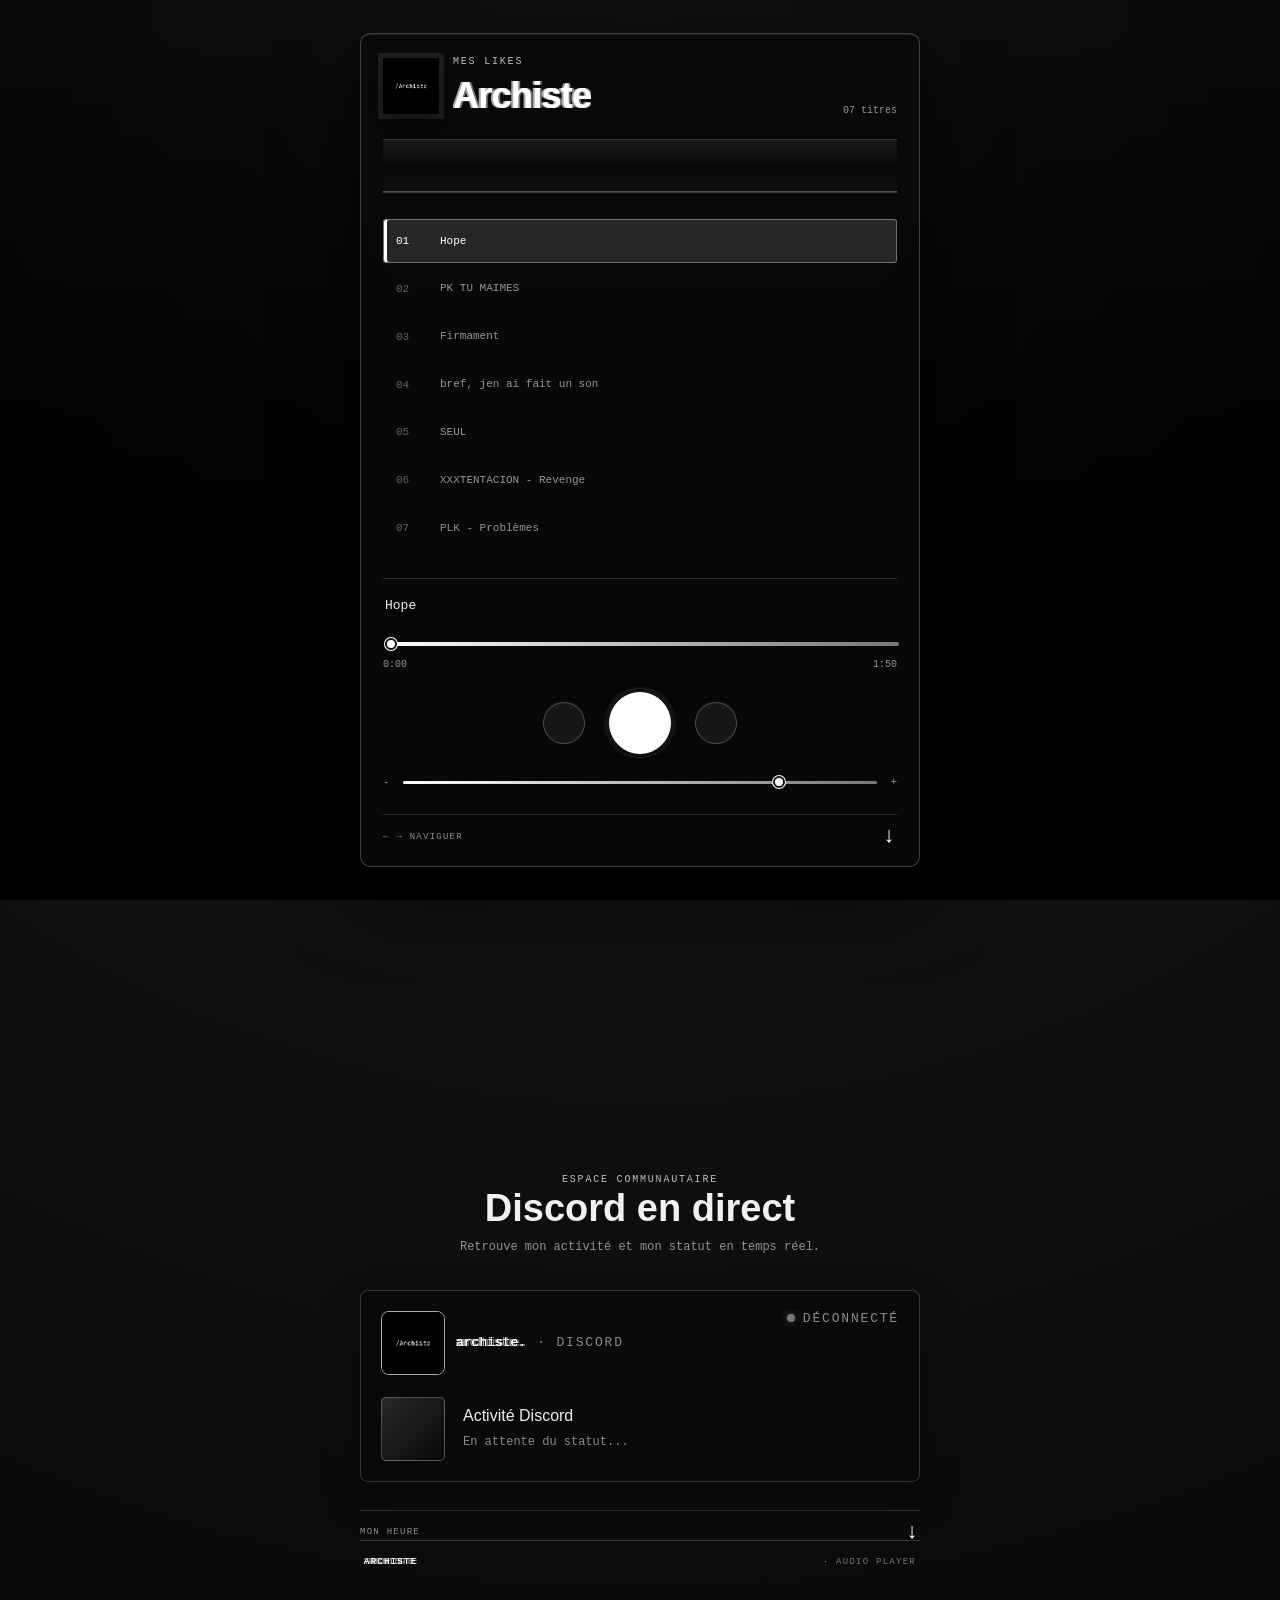
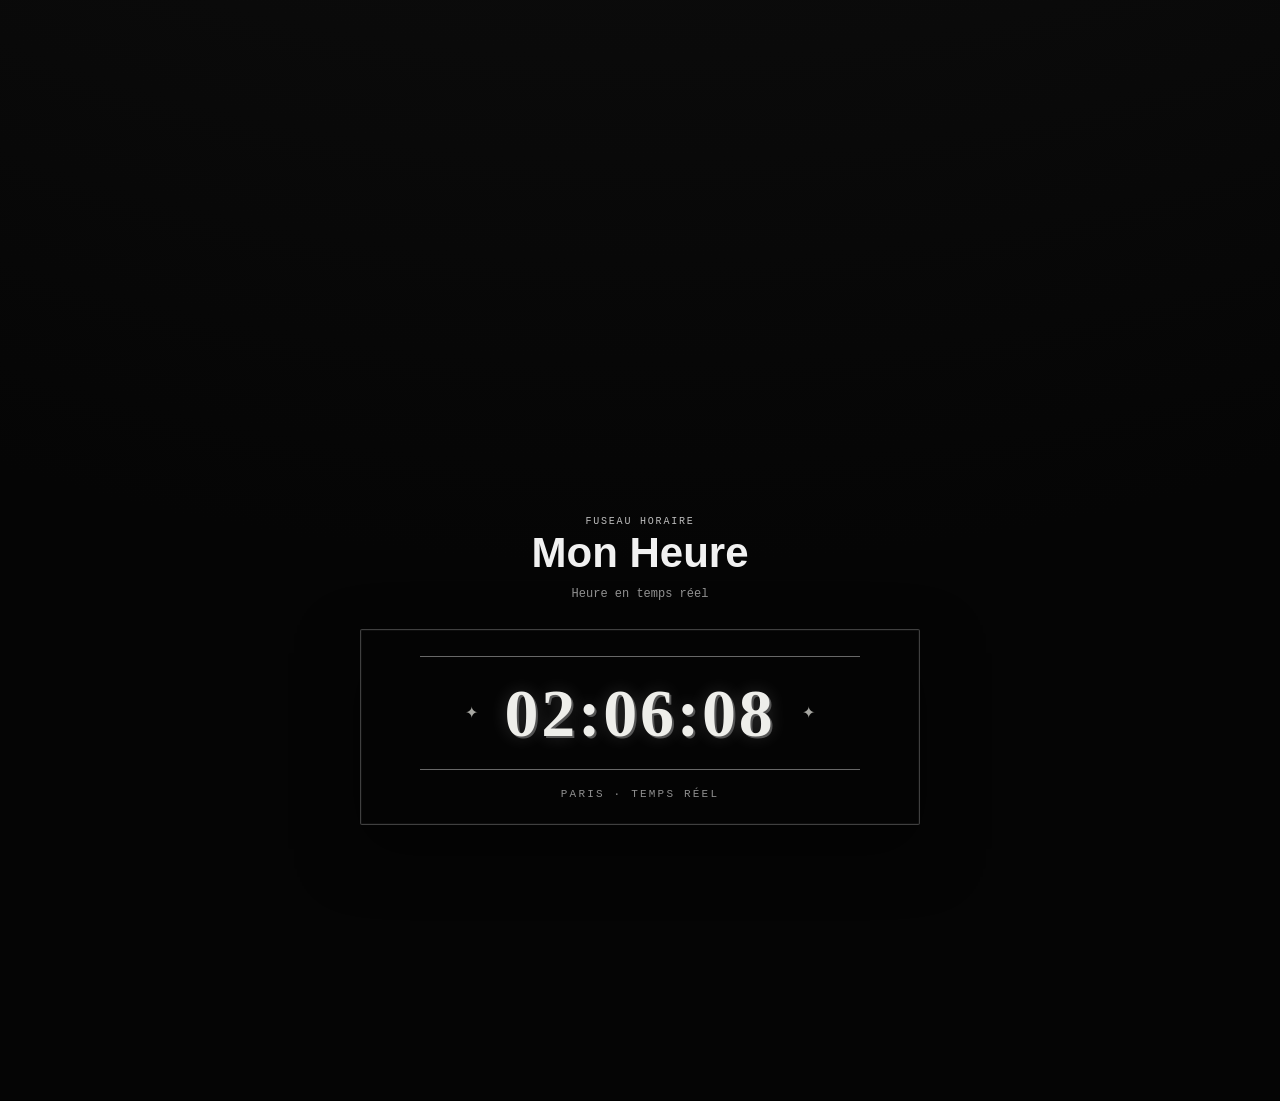
==== commit 46178ca7: "Update Open Graph and Twitter image paths" ====
--- a/index.html
+++ b/index.html
@@ -16,14 +16,14 @@
   <meta property="og:description" content="Un lecteur audio glitch.">
   <meta property="og:url" content="https://archiste.github.io/Music/">
 
-  <meta property="og:image" content="https://archiste.github.io/Music/archiste-glitch.gif">
+  <meta property="og:image" content="archiste-glitch.gif">
   <meta property="og:image:type" content="image/gif">
   <meta property="og:image:width" content="1200">
   <meta property="og:image:height" content="630">
   <meta name="twitter:card" content="summary_large_image">
   <meta name="twitter:title" content="Archiste - Music Player">
   <meta name="twitter:description" content="Un lecteur audio glitch.">
-  <meta name="twitter:image" content="https://archiste.github.io/Music/archiste-glitch.gif">
+  <meta name="twitter:image" content="archiste-glitch.gif">
   <title>Archiste - Music Player</title>
   <link rel="preconnect" href="https://fonts.googleapis.com">
   <link rel="preconnect" href="https://fonts.gstatic.com" crossorigin>
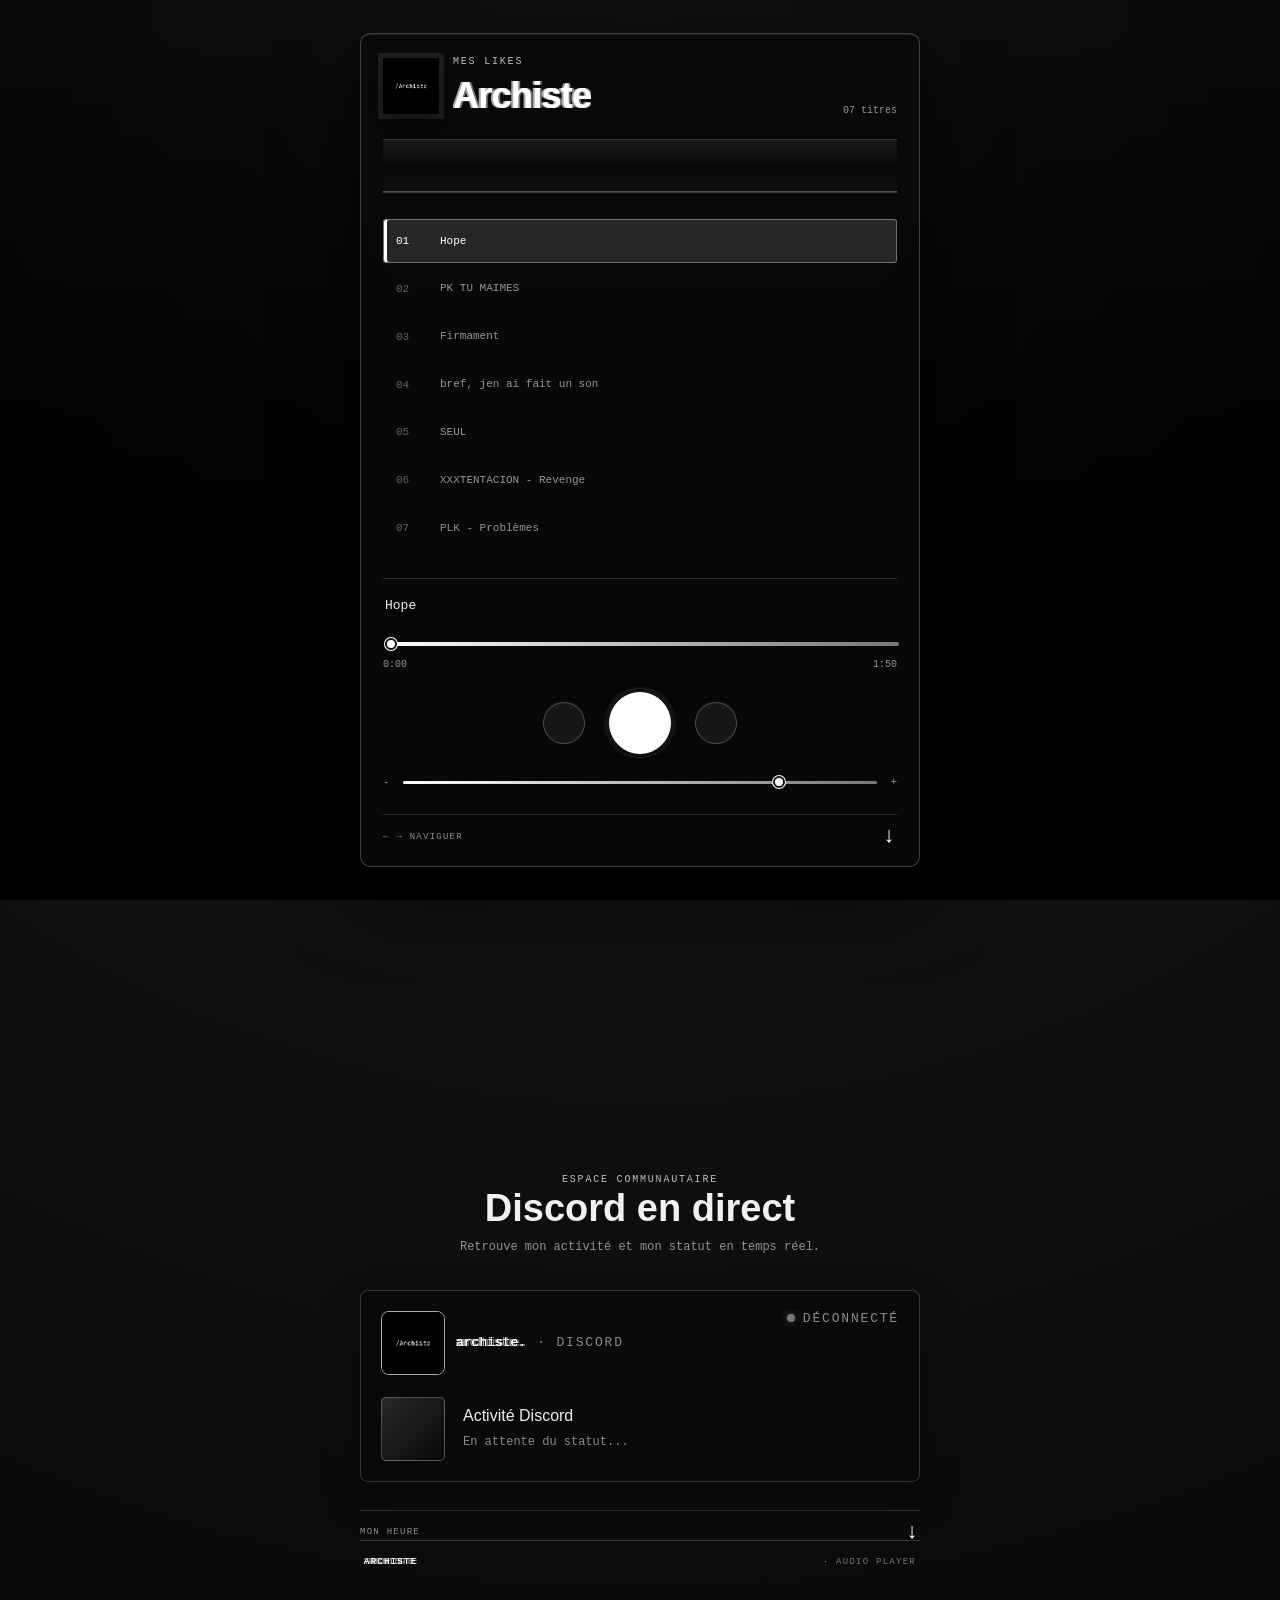
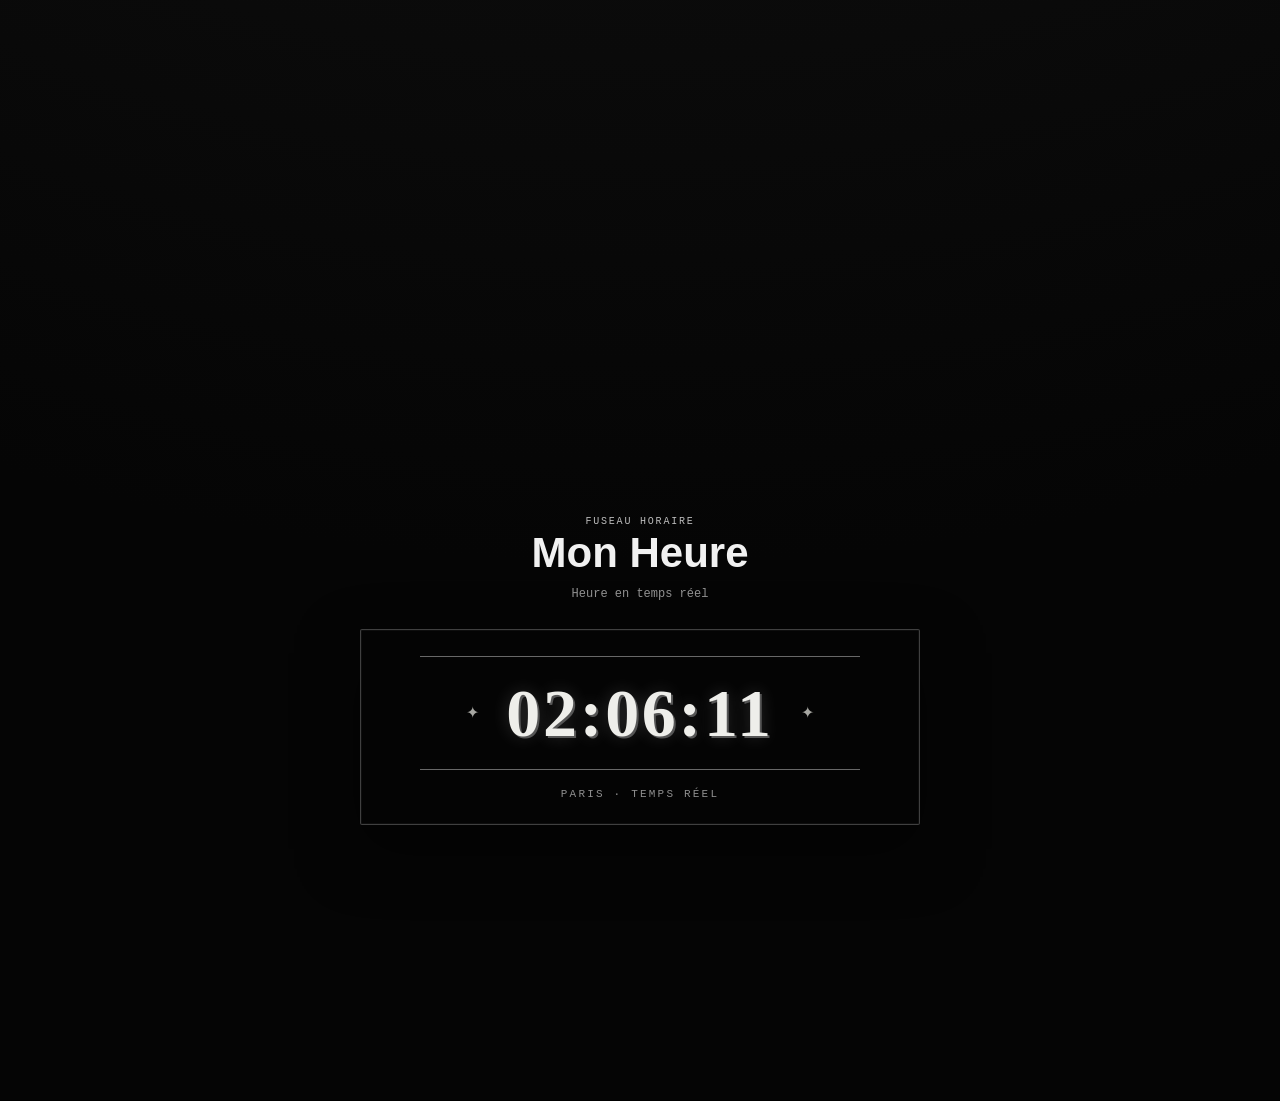
==== commit 6275903d: "Improve meta tags and music player structure Updated Open Graph and Twitter meta tags with full imag" ====
--- a/index.html
+++ b/index.html
@@ -1,4 +1,4 @@
-<!DOCTYPE html> 
+<!DOCTYPE html>
 <html lang="fr">
 <head>
   <meta charset="UTF-8">
@@ -11,154 +11,447 @@
 
   <meta name="referrer" content="strict-origin-when-cross-origin">
 
+  <!-- Open Graph -->
   <meta property="og:type" content="website">
   <meta property="og:title" content="Archiste - Music Player">
   <meta property="og:description" content="Un lecteur audio glitch.">
   <meta property="og:url" content="https://archiste.github.io/Music/">
-
-  <meta property="og:image" content="archiste-glitch.gif">
+  <meta property="og:image" content="https://archiste.github.io/Music/archiste-glitch.gif">
   <meta property="og:image:type" content="image/gif">
   <meta property="og:image:width" content="1200">
   <meta property="og:image:height" content="630">
+  <meta property="og:image:alt" content="Archiste - Music Player">
+
+  <!-- Twitter -->
   <meta name="twitter:card" content="summary_large_image">
   <meta name="twitter:title" content="Archiste - Music Player">
   <meta name="twitter:description" content="Un lecteur audio glitch.">
-  <meta name="twitter:image" content="archiste-glitch.gif">
+  <meta name="twitter:image" content="https://archiste.github.io/Music/archiste-glitch.gif">
+
   <title>Archiste - Music Player</title>
+
+  <!-- Fonts -->
   <link rel="preconnect" href="https://fonts.googleapis.com">
   <link rel="preconnect" href="https://fonts.gstatic.com" crossorigin>
   <link
     href="https://fonts.googleapis.com/css2?family=JetBrains+Mono:wght@400;500;600;700&display=swap"
     rel="stylesheet"
   >
+
+  <!-- Styles -->
   <link rel="stylesheet" href="styles.css">
+
+  <!-- PWA -->
   <link rel="manifest" href="site.webmanifest">
+
+  <!-- Favicon -->
   <link rel="icon" type="image/png" sizes="192x192" href="archiste.png">
   <link rel="icon" type="image/x-icon" href="Icon.ico">
-
 </head>
+
 <body>
-  <video class="background-video" autoplay muted loop playsinline aria-hidden="true">
-    <source src="92be9e2b-e503-4b50-b672-b32a10e6301f.mp4" type="video/mp4">
+
+  <video
+    class="background-video"
+    autoplay
+    muted
+    loop
+    playsinline
+    aria-hidden="true"
+  >
+    <source
+      src="92be9e2b-e503-4b50-b672-b32a10e6301f.mp4"
+      type="video/mp4"
+    >
   </video>
+
   <div class="video-overlay"></div>
 
   <main class="app-shell">
+
+    <!-- MUSIC PLAYER -->
     <section class="player-page" aria-label="Lecteur de musique">
+
       <section class="player" aria-label="Music player">
-      <header class="player-header">
-        <div class="brand-lockup">
-          <img class="profile-photo" src="archiste.png" alt="Photo de profil d'Archiste">
-          <div>
-            <p class="eyebrow">mes likes </p>
-            <h1 class="glitch-text" data-text="Archiste">Archiste</h1>
+
+        <header class="player-header">
+
+          <div class="brand-lockup">
+
+            <img
+              class="profile-photo"
+              src="archiste.png"
+              alt="Photo de profil d'Archiste"
+            >
+
+            <div>
+              <p class="eyebrow">mes likes</p>
+
+              <h1
+                class="glitch-text"
+                data-text="Archiste"
+              >
+                Archiste
+              </h1>
+            </div>
+
           </div>
-        </div>
-        <span class="track-count" id="track-count">05 titres</span>
-      </header>
-      <div class="visualizer" aria-hidden="true">
-        <canvas id="visualizer-canvas"></canvas>
-        <span class="visualizer-line"></span>
+
+          <span class="track-count" id="track-count">
+            07 titres
+          </span>
+
+        </header>
+
+        <!-- VISUALIZER -->
+        <div
+          class="visualizer"
+          aria-hidden="true"
+        >
+          <canvas id="visualizer-canvas"></canvas>
+          <span class="visualizer-line"></span>
+        </div>
+
+        <!-- PLAYLIST -->
+        <ol
+          class="playlist"
+          id="playlist"
+          aria-label="Playlist"
+        >
+
+          <li
+            class="playlist-item"
+            data-src="Hope.mp3"
+          >
+            <span>01</span>
+            <strong class="track-name">Hope</strong>
+          </li>
+
+          <li
+            class="playlist-item"
+            data-src="PK TU MAIMES.mp3"
+          >
+            <span>02</span>
+            <strong class="track-name">PK TU MAIMES</strong>
+          </li>
+
+          <li
+            class="playlist-item"
+            data-src="Firmament.mp3"
+          >
+            <span>03</span>
+            <strong class="track-name">Firmament</strong>
+          </li>
+
+          <li
+            class="playlist-item"
+            data-src="bref, jen ai fait un son.mp3"
+          >
+            <span>04</span>
+            <strong class="track-name">
+              bref, jen ai fait un son
+            </strong>
+          </li>
+
+          <li
+            class="playlist-item"
+            data-src="SEUL.mp3"
+          >
+            <span>05</span>
+            <strong class="track-name">SEUL</strong>
+          </li>
+
+          <li
+            class="playlist-item"
+            data-src="XXXTENTACION - Revenge (Audio).mp3"
+          >
+            <span>06</span>
+            <strong class="track-name">
+              XXXTENTACION - Revenge
+            </strong>
+          </li>
+
+          <li
+            class="playlist-item"
+            data-src="PLK - Problèmes (Clip officiel).mp3"
+          >
+            <span>07</span>
+            <strong class="track-name">
+              PLK - Problèmes
+            </strong>
+          </li>
+
+        </ol>
+
+        <!-- CURRENT TRACK -->
+        <div class="track-info">
+          <h2 id="now-title" aria-live="polite">
+            Choose a track
+          </h2>
+        </div>
+
+        <!-- PROGRESS -->
+        <div class="progress-wrap">
+
+          <input
+            id="progress"
+            type="range"
+            min="0"
+            max="100"
+            value="0"
+            aria-label="Track progress"
+          >
+
+          <div class="time-row">
+            <span id="current-time">0:00</span>
+            <span id="duration">0:00</span>
+          </div>
+
+        </div>
+
+        <!-- CONTROLS -->
+        <div class="controls">
+
+          <button
+            id="previous-button"
+            type="button"
+            aria-label="Previous track"
+          ></button>
+
+          <button
+            class="play-button"
+            id="play-button"
+            type="button"
+            aria-label="Play"
+          ></button>
+
+          <button
+            id="next-button"
+            type="button"
+            aria-label="Next track"
+          ></button>
+
+        </div>
+
+        <!-- VOLUME -->
+        <div class="volume">
+
+          <span>-</span>
+
+          <input
+            id="volume"
+            type="range"
+            min="0"
+            max="1"
+            value="0.8"
+            step="0.01"
+            aria-label="Volume"
+          >
+
+          <span>+</span>
+
+        </div>
+
+        <!-- AUDIO -->
+        <audio
+          id="audio"
+          preload="metadata"
+        ></audio>
+
+        <!-- NAVIGATION -->
+        <a
+          class="scroll-cue"
+          href="#discord-page"
+          aria-label="Voir la page Discord"
+        >
+          <span>← → NAVIGUER</span>
+          <span
+            class="scroll-arrow"
+            aria-hidden="true"
+          >
+            ↓
+          </span>
+        </a>
+
+      </section>
+
+    </section>
+
+    <!-- DISCORD -->
+    <section
+      class="discord-page"
+      id="discord-page"
+      aria-label="Activité Discord en temps réel"
+    >
+
+      <div class="discord-intro">
+
+        <span class="eyebrow">
+          espace communautaire
+        </span>
+
+        <h2>Discord en direct</h2>
+
+        <p>
+          Retrouve mon activité et mon statut en temps réel.
+        </p>
+
       </div>
-      <ol class="playlist" id="playlist" aria-label="Playlist">
-        <li class="playlist-item" data-src="Hope.mp3">
-          <span>01</span><strong class="track-name">Hope</strong>
-        </li>
-        <li class="playlist-item" data-src="PK TU MAIMES.mp3">
-          <span>02</span><strong class="track-name">PK TU MAIMES</strong>
-        </li>
-        <li class="playlist-item" data-src="Firmament.mp3">
-          <span>03</span><strong class="track-name">Firmament</strong>
-        </li>
-        <li class="playlist-item" data-src="bref, jen ai fait un son.mp3">
-          <span>04</span><strong class="track-name">bref, jen ai fait un son</strong>
-        </li>
-        <li class="playlist-item" data-src="SEUL.mp3">
-          <span>05</span><strong class="track-name">SEUL</strong>
-        </li>
-        <li class="playlist-item" data-src="XXXTENTACION - Revenge (Audio).mp3">
-          <span>06</span><strong class="track-name">XXXTENTACION - Revenge</strong>
-        </li>
-        <li class="playlist-item" data-src="PLK - Problèmes (Clip officiel).mp3">
-          <span>07</span><strong class="track-name">PLK - Problèmes</strong>
-        </li> 
-      </ol>
-
-      <div class="track-info">
-        <h2 id="now-title" aria-live="polite">Choose a track</h2>
+
+      <div class="discord-card">
+
+        <div class="discord-heading">
+
+          <span class="discord-label">
+
+            <img
+              class="discord-avatar"
+              src="archiste.png"
+              alt=""
+            >
+
+            <strong
+              class="glitch-text"
+              id="discord-username"
+              data-text="archiste."
+            >
+              archiste.
+            </strong>
+
+            <span aria-hidden="true">
+              · DISCORD
+            </span>
+
+          </span>
+
+          <span
+            class="discord-status"
+            id="discord-status"
+          >
+            <i aria-hidden="true"></i>
+            CONNEXION...
+          </span>
+
+        </div>
+
+        <div class="discord-activity">
+
+          <div
+            class="activity-cover"
+            id="activity-cover"
+            aria-hidden="true"
+          ></div>
+
+          <div class="activity-copy">
+
+            <strong id="activity-name">
+              Activité Discord
+            </strong>
+
+            <span id="activity-details">
+              En attente du statut...
+            </span>
+
+          </div>
+
+        </div>
+
       </div>
 
-      <div class="progress-wrap">
-        <input id="progress" type="range" min="0" max="100" value="0" aria-label="Track progress">
-        <div class="time-row"><span id="current-time">0:00</span><span id="duration">0:00</span></div>
+      <a
+        class="scroll-cue discord-scroll-cue"
+        href="#paris-page"
+        aria-label="Voir l'heure de Paris"
+      >
+        <span>MON HEURE</span>
+
+        <span
+          class="scroll-arrow"
+          aria-hidden="true"
+        >
+          ↓
+        </span>
+      </a>
+
+      <footer class="site-footer">
+
+        <span
+          class="glitch-text"
+          data-text="ARCHISTE"
+        >
+          ARCHISTE
+        </span>
+
+        <span>
+          · AUDIO PLAYER
+        </span>
+
+      </footer>
+
+    </section>
+
+    <!-- PARIS CLOCK -->
+    <section
+      class="paris-page"
+      id="paris-page"
+      aria-label="Heure de Paris"
+    >
+
+      <div class="paris-intro">
+
+        <span class="eyebrow">
+          fuseau horaire
+        </span>
+
+        <h2>Mon Heure</h2>
+
+        <p>
+          Heure en temps réel
+        </p>
+
       </div>
 
-      <div class="controls">
-        <button id="previous-button" type="button" aria-label="Previous track"></button>
-        <button class="play-button" id="play-button" type="button" aria-label="Play"></button>
-        <button id="next-button" type="button" aria-label="Next track"></button>
+      <div class="clock-card">
+
+        <div
+          class="gothic-clock"
+          aria-label="Heure de Paris"
+        >
+
+          <span
+            class="gothic-cross"
+            aria-hidden="true"
+          >
+            ✦
+          </span>
+
+          <time
+            id="paris-time"
+            datetime=""
+          >
+            00:00:00
+          </time>
+
+          <span
+            class="gothic-cross"
+            aria-hidden="true"
+          >
+            ✦
+          </span>
+
+        </div>
+
+        <span class="clock-caption">
+          PARIS · TEMPS RÉEL
+        </span>
+
       </div>
 
-      <div class="volume">
-        <span>-</span>
-        <input id="volume" type="range" min="0" max="1" value="0.8" step="0.01" aria-label="Volume">
-        <span>+</span>
-      </div>
-      <audio id="audio" preload="metadata"></audio>
-      <a class="scroll-cue" href="#discord-page" aria-label="Voir la page Discord">
-        <span>← → NAVIGUER</span>
-        <span class="scroll-arrow" aria-hidden="true">↓</span>
-      </a>
-      </section>
     </section>
-    <section class="discord-page" id="discord-page" aria-label="Activité Discord en temps réel">
-      <div class="discord-intro">
-        <span class="eyebrow">espace communautaire</span>
-        <h2>Discord en direct</h2>
-        <p>Retrouve mon activité et mon statut en temps réel.</p>
-      </div>
-      <div class="discord-card">
-        <div class="discord-heading">
-          <span class="discord-label">
-            <img class="discord-avatar" src="archiste.png" alt="">
-            <strong class="glitch-text" id="discord-username" data-text="archiste.">archiste.</strong>
-            <span aria-hidden="true">· DISCORD</span>
-          </span>
-          <span class="discord-status" id="discord-status"><i aria-hidden="true"></i> CONNEXION...</span>
-        </div>
-        <div class="discord-activity">
-          <div class="activity-cover" id="activity-cover" aria-hidden="true"></div>
-          <div class="activity-copy">
-            <strong id="activity-name">Activité Discord</strong>
-            <span id="activity-details">En attente du statut...</span>
-          </div>
-        </div>
-      </div>
-      <a class="scroll-cue discord-scroll-cue" href="#paris-page" aria-label="Voir l'heure de Paris">
-        <span>MON HEURE</span>
-        <span class="scroll-arrow" aria-hidden="true">↓</span>
-      </a>
-      <footer class="site-footer">
-        <span class="glitch-text" data-text="ARCHISTE">ARCHISTE</span>
-        <span>· AUDIO PLAYER</span>
-      </footer>
-    </section>
-    <section class="paris-page" id="paris-page" aria-label="Heure de Paris">
-      <div class="paris-intro">
-        <span class="eyebrow">fuseau horaire</span>
-        <h2>Mon Heure</h2>
-        <p>Heure en temps réel</p>
-      </div>
-      <div class="clock-card">
-        <div class="gothic-clock" aria-label="Heure de Paris">
-          <span class="gothic-cross" aria-hidden="true">✦</span>
-          <time id="paris-time" datetime="">00:00:00</time>
-          <span class="gothic-cross" aria-hidden="true">✦</span>
-        </div>
-        <span class="clock-caption">PARIS · TEMPS RÉEL</span>
-      </div>
-    </section>
+
   </main>
+
   <script src="script.js"></script>
+
 </body>
 </html>
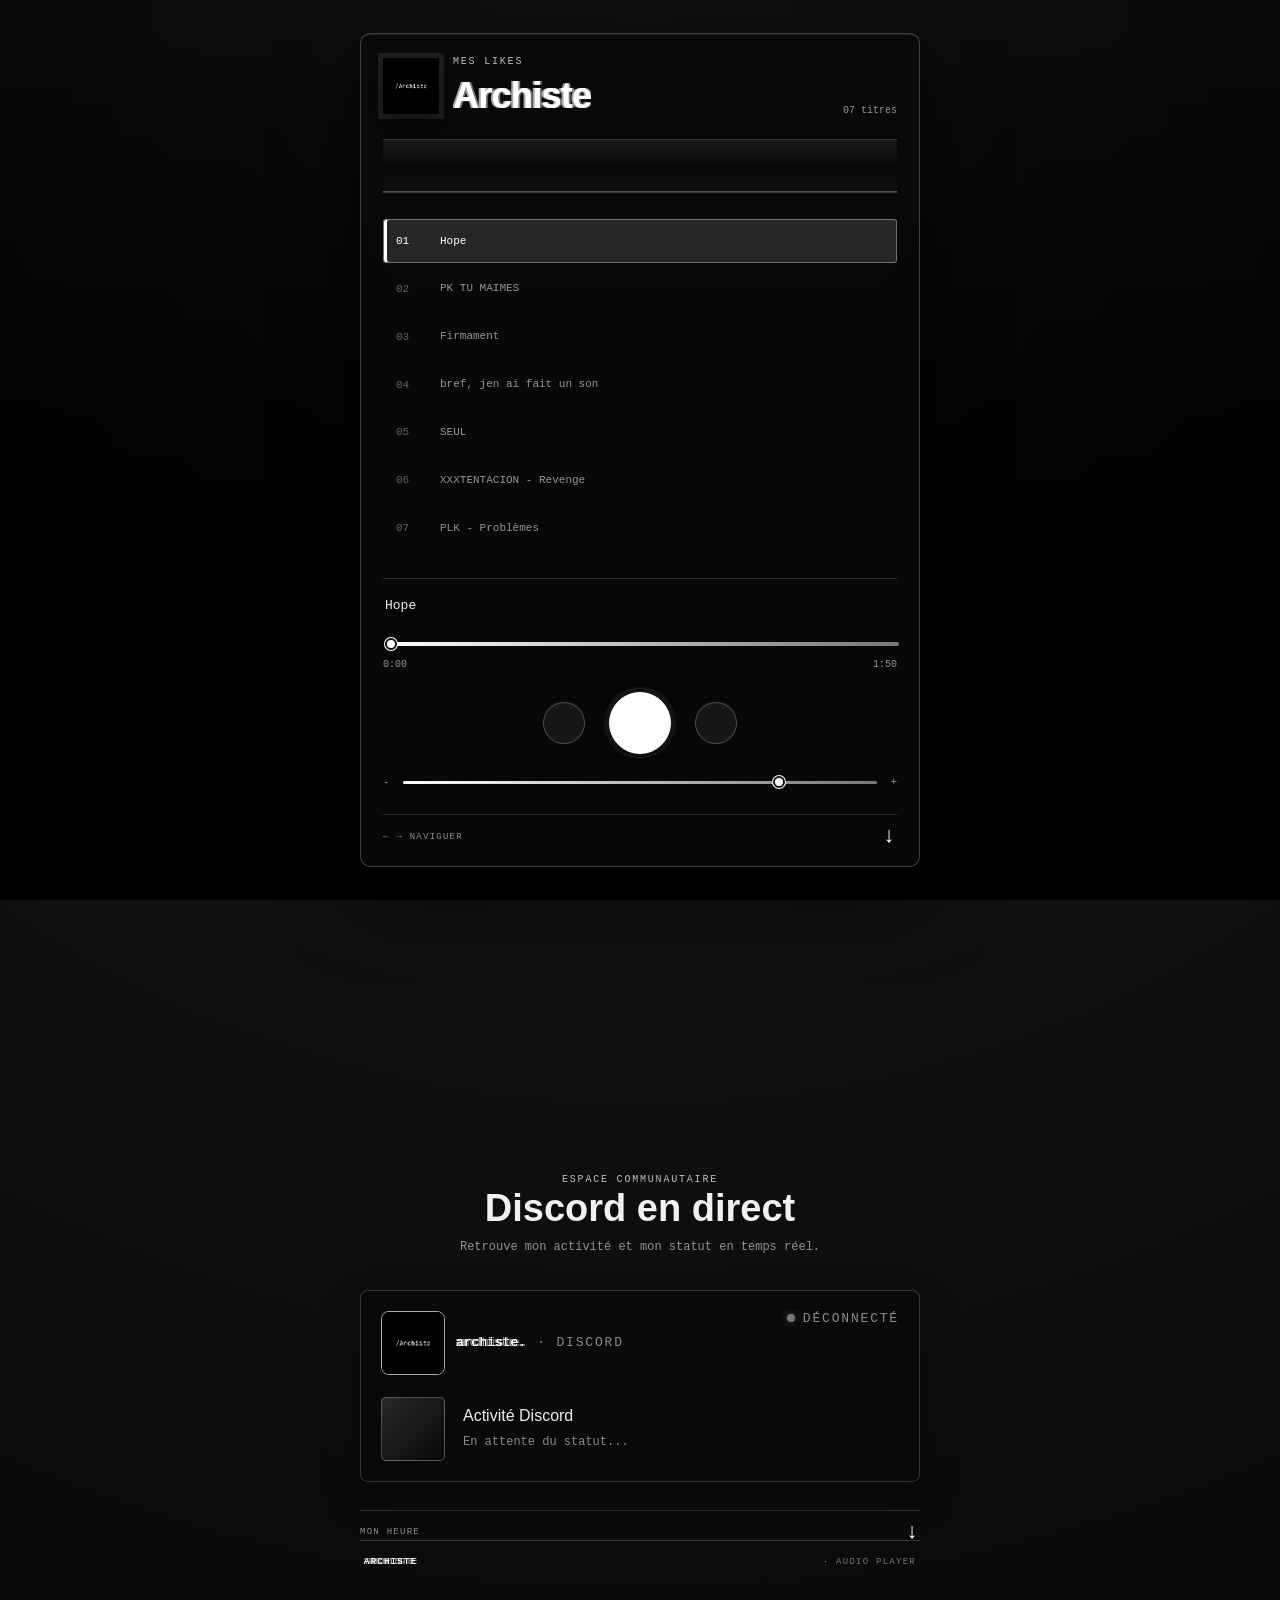
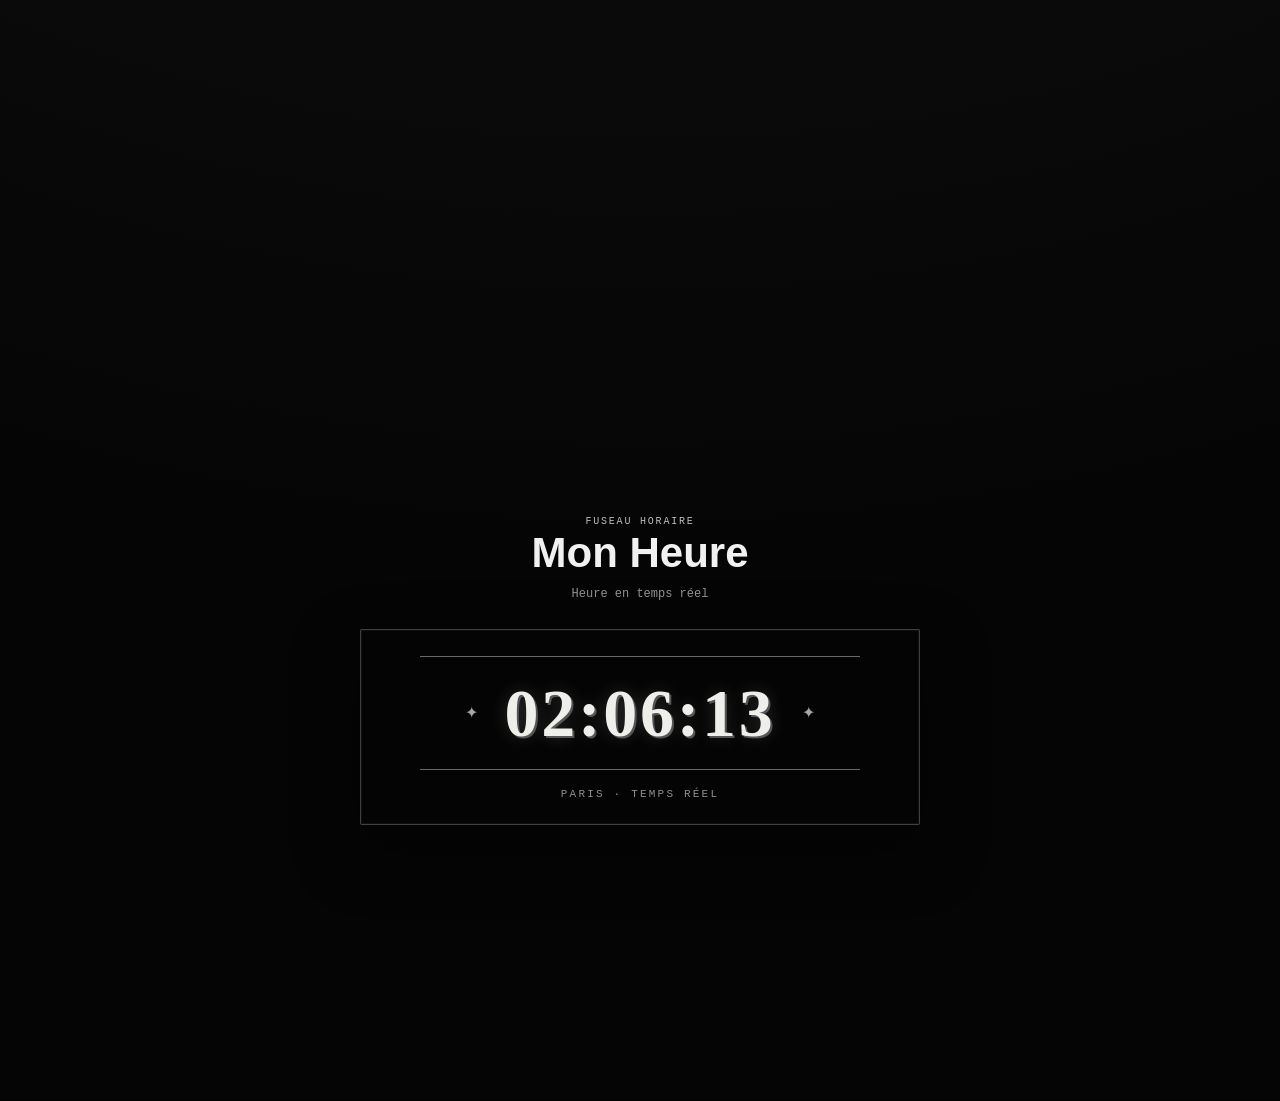
==== commit f04f4127: "Update index.html" ====
--- a/index.html
+++ b/index.html
@@ -11,7 +11,6 @@
 
   <meta name="referrer" content="strict-origin-when-cross-origin">
 
-  <!-- Open Graph -->
   <meta property="og:type" content="website">
   <meta property="og:title" content="Archiste - Music Player">
   <meta property="og:description" content="Un lecteur audio glitch.">
@@ -22,7 +21,7 @@
   <meta property="og:image:height" content="630">
   <meta property="og:image:alt" content="Archiste - Music Player">
 
-  <!-- Twitter -->
+  
   <meta name="twitter:card" content="summary_large_image">
   <meta name="twitter:title" content="Archiste - Music Player">
   <meta name="twitter:description" content="Un lecteur audio glitch.">
@@ -30,21 +29,15 @@
 
   <title>Archiste - Music Player</title>
 
-  <!-- Fonts -->
+
   <link rel="preconnect" href="https://fonts.googleapis.com">
   <link rel="preconnect" href="https://fonts.gstatic.com" crossorigin>
   <link
     href="https://fonts.googleapis.com/css2?family=JetBrains+Mono:wght@400;500;600;700&display=swap"
     rel="stylesheet"
   >
-
-  <!-- Styles -->
   <link rel="stylesheet" href="styles.css">
-
-  <!-- PWA -->
   <link rel="manifest" href="site.webmanifest">
-
-  <!-- Favicon -->
   <link rel="icon" type="image/png" sizes="192x192" href="archiste.png">
   <link rel="icon" type="image/x-icon" href="Icon.ico">
 </head>
@@ -103,7 +96,6 @@
 
         </header>
 
-        <!-- VISUALIZER -->
         <div
           class="visualizer"
           aria-hidden="true"
@@ -112,7 +104,6 @@
           <span class="visualizer-line"></span>
         </div>
 
-        <!-- PLAYLIST -->
         <ol
           class="playlist"
           id="playlist"
@@ -183,14 +174,12 @@
 
         </ol>
 
-        <!-- CURRENT TRACK -->
         <div class="track-info">
           <h2 id="now-title" aria-live="polite">
             Choose a track
           </h2>
         </div>
 
-        <!-- PROGRESS -->
         <div class="progress-wrap">
 
           <input
@@ -209,7 +198,6 @@
 
         </div>
 
-        <!-- CONTROLS -->
         <div class="controls">
 
           <button
@@ -233,7 +221,6 @@
 
         </div>
 
-        <!-- VOLUME -->
         <div class="volume">
 
           <span>-</span>
@@ -252,13 +239,11 @@
 
         </div>
 
-        <!-- AUDIO -->
         <audio
           id="audio"
           preload="metadata"
         ></audio>
 
-        <!-- NAVIGATION -->
         <a
           class="scroll-cue"
           href="#discord-page"
@@ -277,7 +262,6 @@
 
     </section>
 
-    <!-- DISCORD -->
     <section
       class="discord-page"
       id="discord-page"
@@ -389,8 +373,6 @@
       </footer>
 
     </section>
-
-    <!-- PARIS CLOCK -->
     <section
       class="paris-page"
       id="paris-page"
